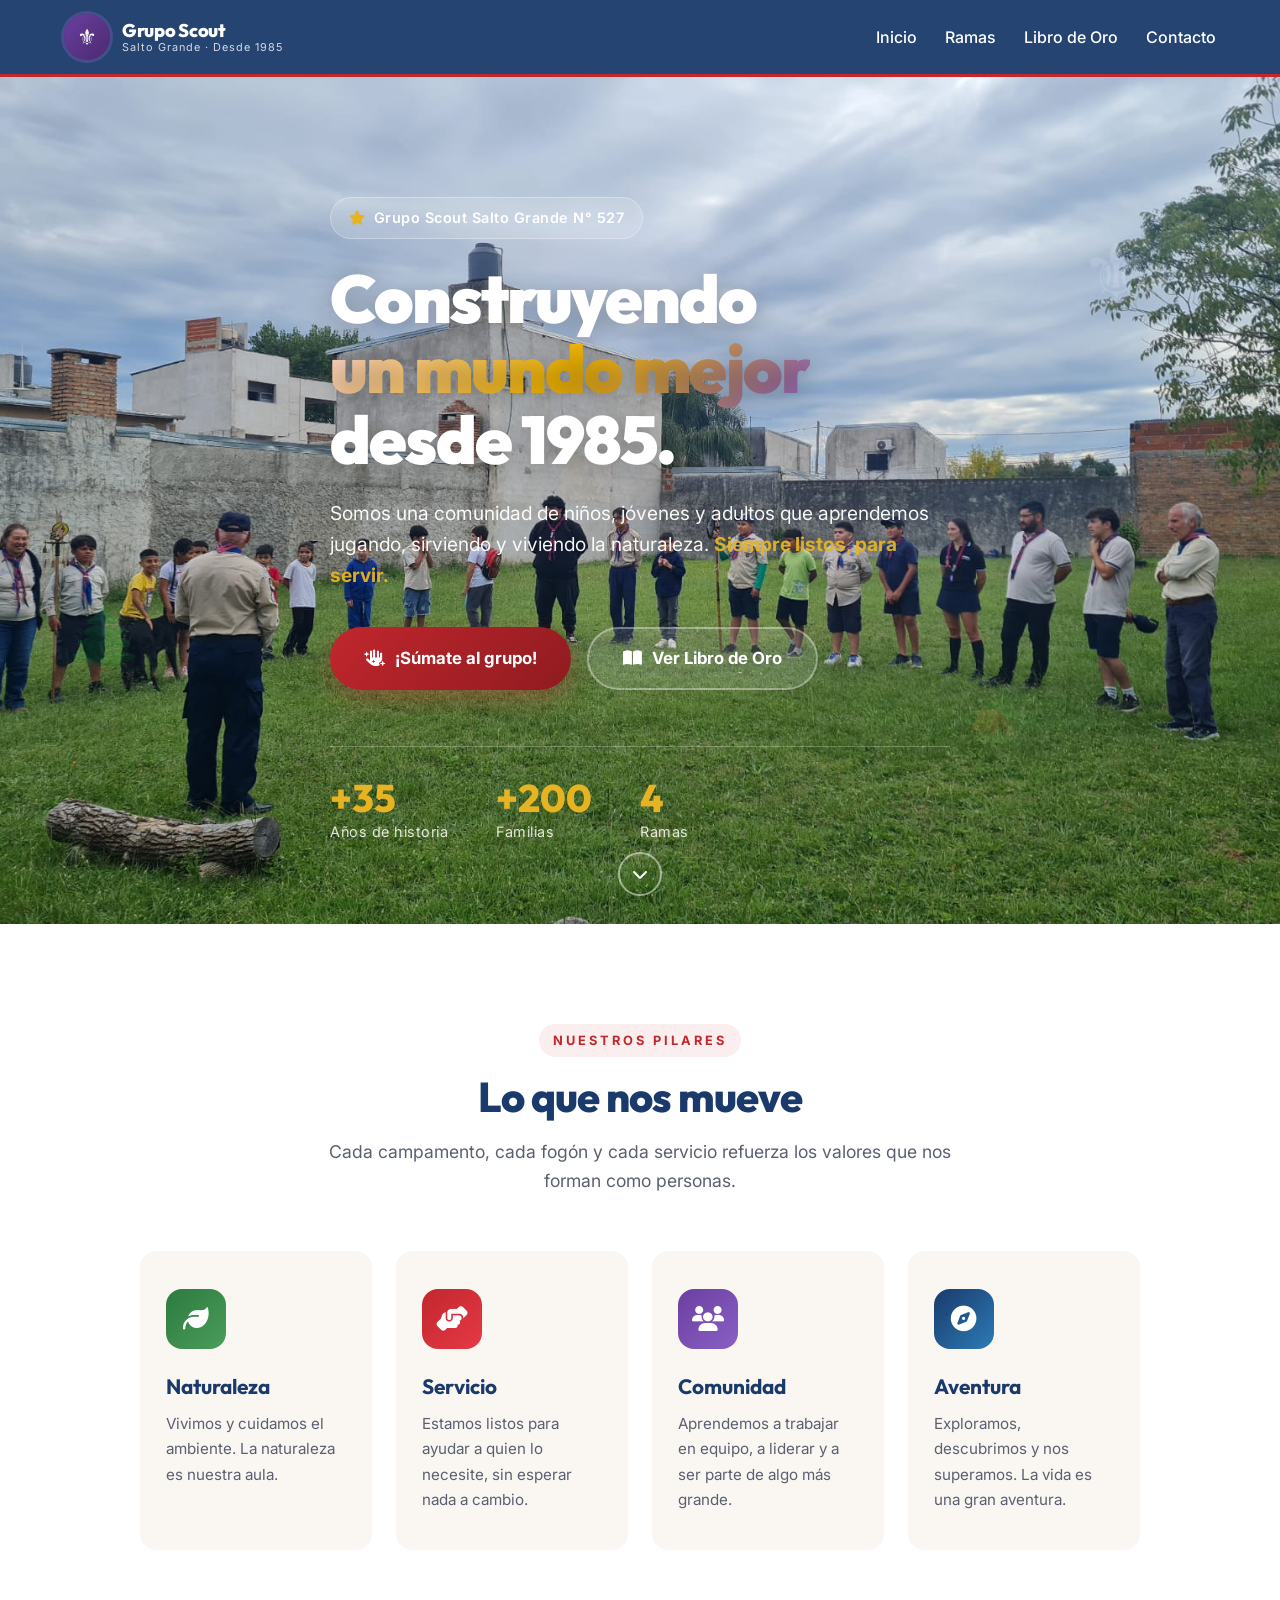
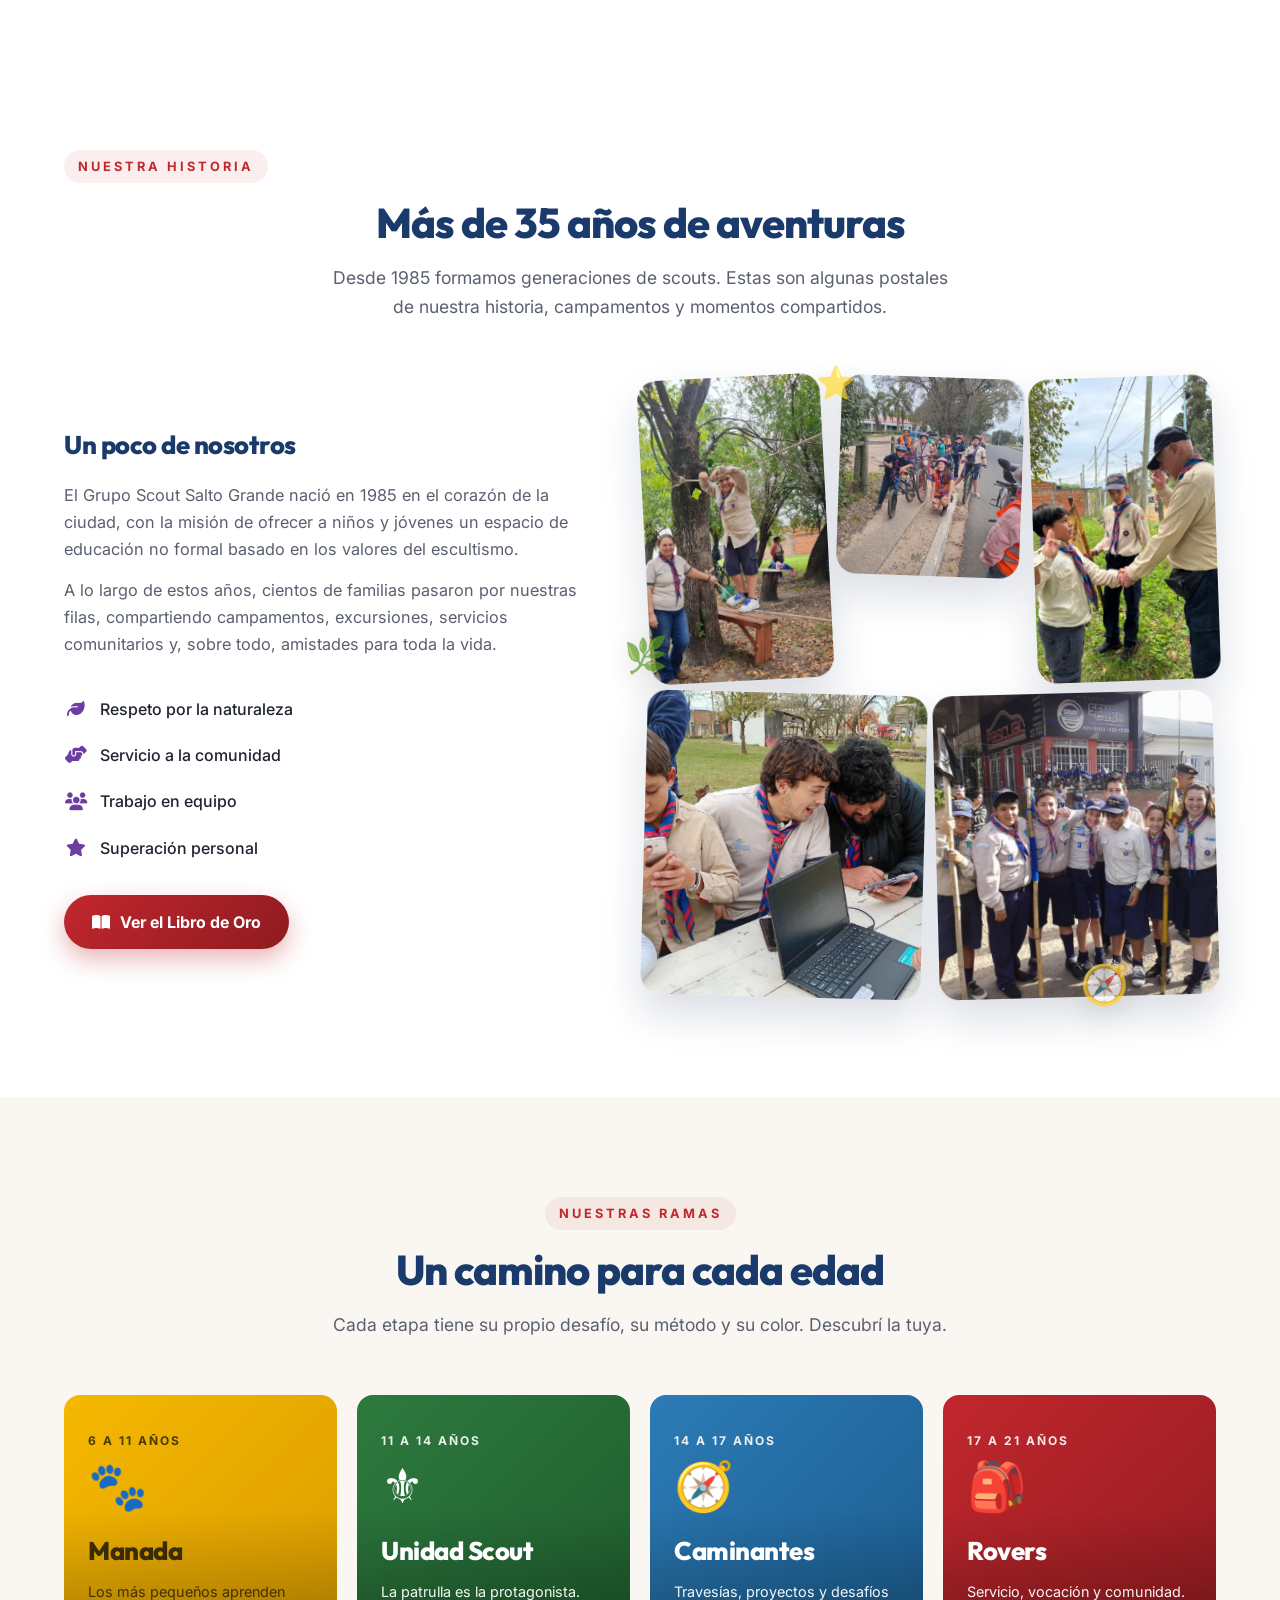
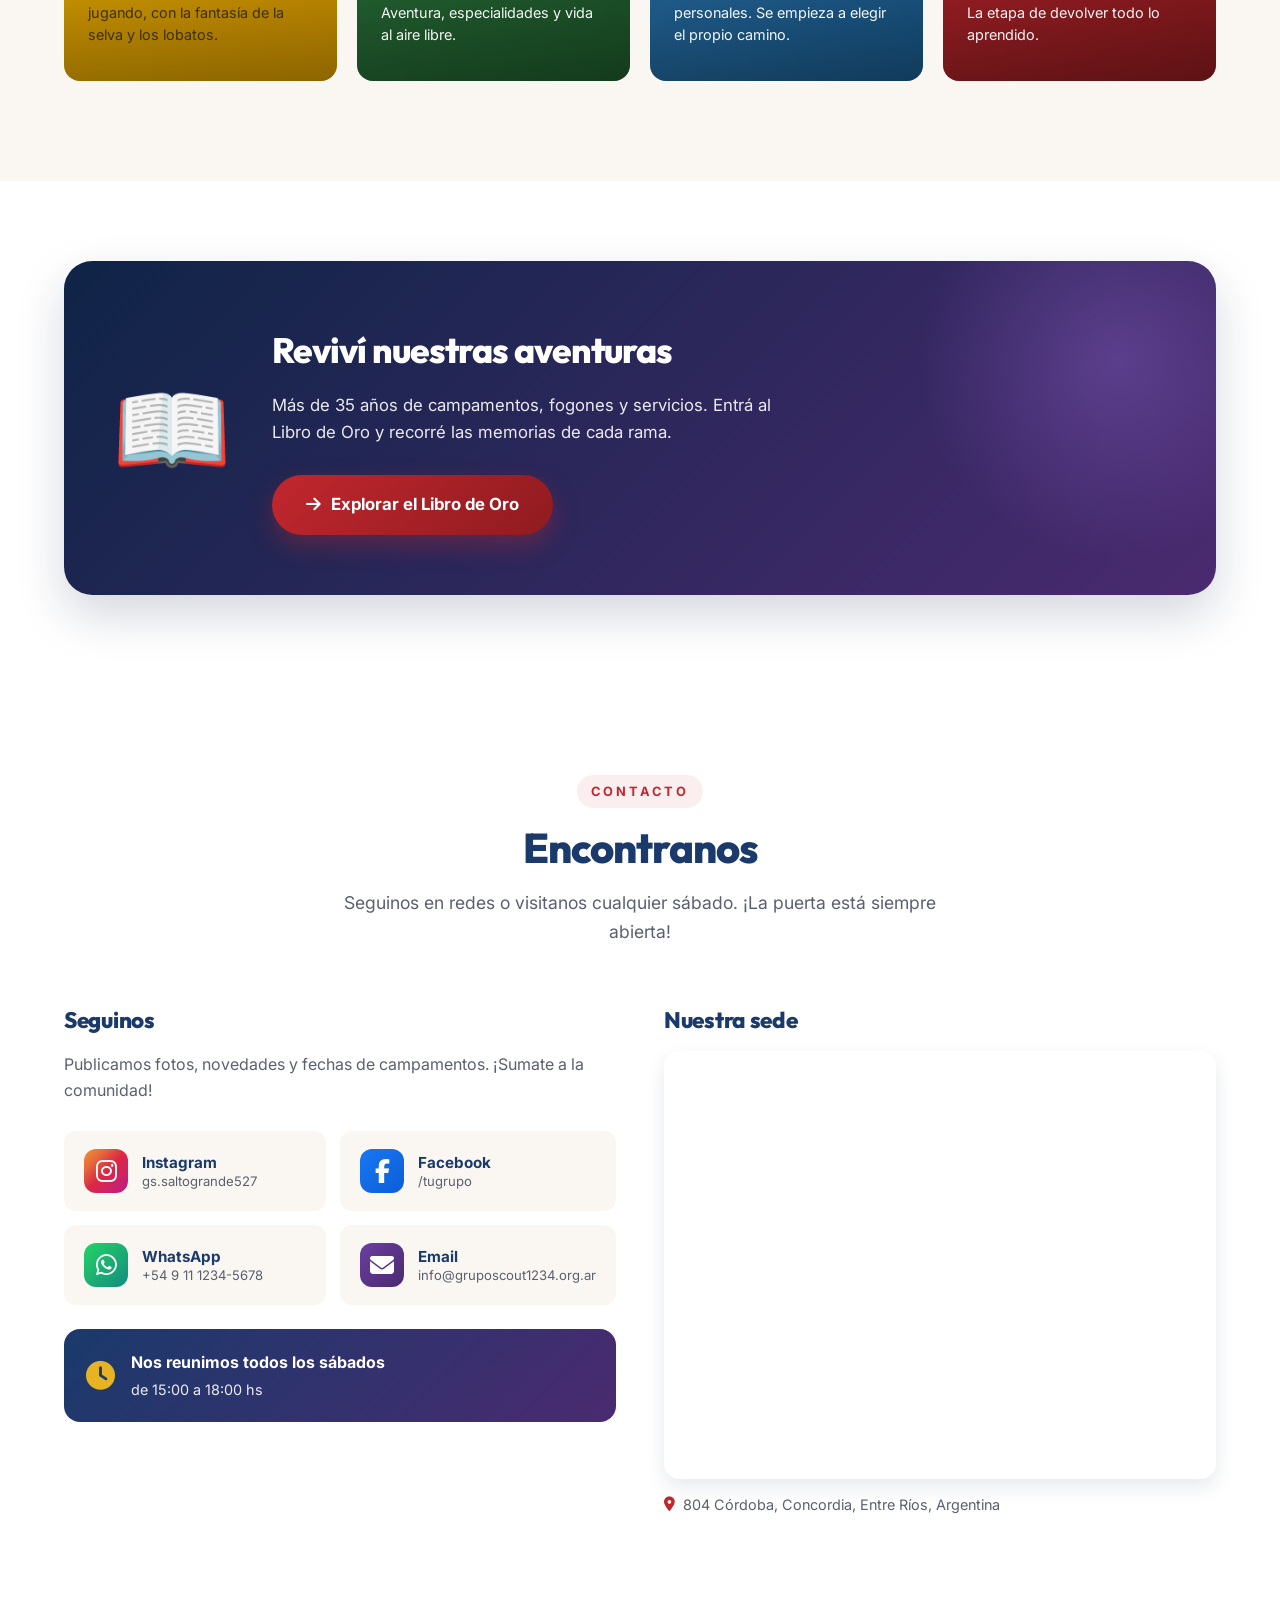
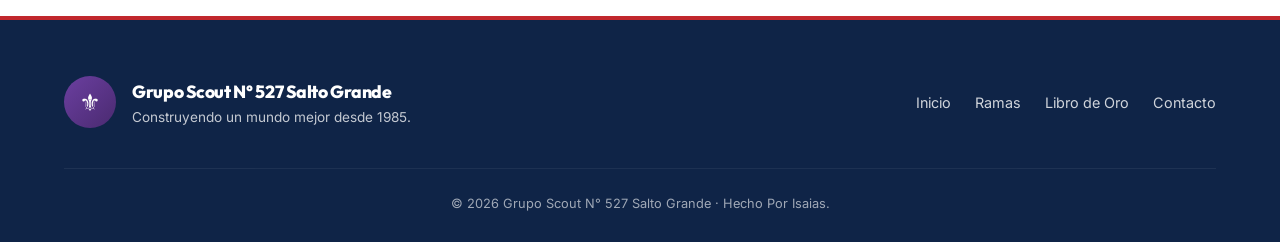
==== index.html @ 2d0c906e "Primer commit: subiendo mi proyecto" ====
<!DOCTYPE html>
<html lang="es">
<head>
  <meta charset="UTF-8">
  <meta name="viewport" content="width=device-width, initial-scale=1.0">
  <meta name="description" content="Grupo Scout Salto Grande · Construyendo un mundo mejor desde 1985.">
  <title>Grupo Scout · Salto Grande</title>

  <link rel="preconnect" href="https://fonts.googleapis.com">
  <link rel="preconnect" href="https://fonts.gstatic.com" crossorigin>
  <link href="https://fonts.googleapis.com/css2?family=Inter:wght@400;500;600;700;800;900&family=Outfit:wght@600;700;800;900&display=swap" rel="stylesheet">
  <link rel="stylesheet" href="https://cdnjs.cloudflare.com/ajax/libs/font-awesome/6.5.0/css/all.min.css">

  <link rel="stylesheet" href="css/variables.css">
  <link rel="stylesheet" href="css/base.css">
  <link rel="stylesheet" href="css/navbar.css">
  <link rel="stylesheet" href="css/hero.css">
  <link rel="stylesheet" href="css/landing.css">
  <link rel="stylesheet" href="css/contacto.css">
  <link rel="stylesheet" href="css/footer.css">
  <link rel="stylesheet" href="css/responsive.css">
  <link rel="stylesheet" href="css/historia.css">
  <link rel="stylesheet" href="css/modal.css">
</head>
<body>

  <!-- ===== NAVBAR ===== -->
  <nav class="navbar" id="navbar">
    <div class="container navbar__container">
      <a href="index.html" class="navbar__logo">
        <div class="navbar__logo-img">⚜️</div>
        <div class="navbar__logo-text">
          Grupo Scout
          <span>Salto Grande · Desde 1985</span>
        </div>
      </a>

      <button class="navbar__toggle" id="menuToggle" aria-label="Abrir menú">
        <i class="fas fa-bars"></i>
      </button>

      <ul class="navbar__menu" id="navMenu">
        <li><a href="#inicio">Inicio</a></li>
        <li><a href="#ramas">Ramas</a></li>
        <li><a href="libro-de-oro.html">Libro de Oro</a></li>
        <li><a href="#contacto">Contacto</a></li>
      </ul>
    </div>
  </nav>

  <!-- ===== HERO MODERNO ===== -->
  <header class="hero" id="inicio">
    <!-- Fondo con imagen + gradiente superpuesto -->
    <div class="hero__bg"></div>
    <div class="hero__overlay"></div>

    <!-- Elementos decorativos flotantes -->
    <div class="hero__deco hero__deco--1">⚜️</div>
    <div class="hero__deco hero__deco--2">🏕️</div>
    <div class="hero__deco hero__deco--3">🌲</div>

    <div class="container hero__container">
      <div class="hero__content">
        <span class="hero__badge">
          <i class="fas fa-star"></i> Grupo Scout Salto Grande N° 527
        </span>

        <h1 class="hero__title">
          Construyendo<br>
          <span class="hero__title-gradient">un mundo mejor</span><br>
          desde 1985.
        </h1>

        <p class="hero__subtitle">
          Somos una comunidad de niños, jóvenes y adultos que aprendemos jugando,
          sirviendo y viviendo la naturaleza. <strong>Siempre listos, para servir.</strong>
        </p>

        <div class="hero__buttons">
          <a href="#contacto" class="btn btn--primary btn--lg">
            <i class="fas fa-hand-sparkles"></i> ¡Súmate al grupo!
          </a>
          <a href="libro-de-oro.html" class="btn btn--ghost btn--lg">
            <i class="fas fa-book-open"></i> Ver Libro de Oro
          </a>
        </div>

        <!-- Stats rápidas -->
        <div class="hero__stats">
          <div class="hero__stat">
            <strong>+35</strong>
            <span>Años de historia</span>
          </div>
          <div class="hero__stat">
            <strong>+200</strong>
            <span>Familias</span>
          </div>
          <div class="hero__stat">
            <strong>4</strong>
            <span>Ramas</span>
          </div>
        </div>
      </div>
    </div>

    <!-- Flecha indicadora de scroll -->
    <a href="#valores" class="hero__scroll" aria-label="Bajar">
      <i class="fas fa-chevron-down"></i>
    </a>
  </header>

  <!-- ===== VALORES ===== -->
  <section class="valores-section" id="valores">
    <div class="container">
      <span class="section-eyebrow">Nuestros pilares</span>
      <h2 class="section-title">Lo que nos mueve</h2>
      <p class="section-subtitle">
        Cada campamento, cada fogón y cada servicio refuerza los valores que nos forman como personas.
      </p>

      <div class="valores-grid reveal">
        <article class="valor-card">
          <div class="valor-card__icon valor-card__icon--verde">
            <i class="fas fa-leaf"></i>
          </div>
          <h3>Naturaleza</h3>
          <p>Vivimos y cuidamos el ambiente. La naturaleza es nuestra aula.</p>
        </article>

        <article class="valor-card">
          <div class="valor-card__icon valor-card__icon--rojo">
            <i class="fas fa-hands-helping"></i>
          </div>
          <h3>Servicio</h3>
          <p>Estamos listos para ayudar a quien lo necesite, sin esperar nada a cambio.</p>
        </article>

        <article class="valor-card">
          <div class="valor-card__icon valor-card__icon--violeta">
            <i class="fas fa-users"></i>
          </div>
          <h3>Comunidad</h3>
          <p>Aprendemos a trabajar en equipo, a liderar y a ser parte de algo más grande.</p>
        </article>

        <article class="valor-card">
          <div class="valor-card__icon valor-card__icon--azul">
            <i class="fas fa-compass"></i>
          </div>
          <h3>Aventura</h3>
          <p>Exploramos, descubrimos y nos superamos. La vida es una gran aventura.</p>
        </article>
      </div>
    </div>
  </section>
<!-- ===== HISTORIA + COLLAGE ===== -->
<section class="historia" id="historia">
  <div class="container">
    <span class="section-eyebrow">Nuestra historia</span>
    <h2 class="section-title">Más de 35 años de aventuras</h2>
    <p class="section-subtitle">
      Desde 1985 formamos generaciones de scouts. Estas son algunas postales
      de nuestra historia, campamentos y momentos compartidos.
    </p>

    <div class="historia__grid">
      <!-- Columna izquierda: texto -->
      <div class="historia__texto reveal">
        <h3>Un poco de nosotros</h3>
        <p>
          El Grupo Scout Salto Grande nació en 1985 en el corazón de la ciudad, con la
          misión de ofrecer a niños y jóvenes un espacio de educación no formal
          basado en los valores del escultismo.
        </p>
        <p>
          A lo largo de estos años, cientos de familias pasaron por nuestras filas,
          compartiendo campamentos, excursiones, servicios comunitarios y, sobre
          todo, amistades para toda la vida.
        </p>

        <ul class="valores-lista">
          <li><i class="fas fa-leaf"></i> Respeto por la naturaleza</li>
          <li><i class="fas fa-hands-helping"></i> Servicio a la comunidad</li>
          <li><i class="fas fa-users"></i> Trabajo en equipo</li>
          <li><i class="fas fa-star"></i> Superación personal</li>
        </ul>

        <a href="libro-de-oro.html" class="btn btn--primary" style="margin-top: 24px;">
          <i class="fas fa-book-open"></i> Ver el Libro de Oro
        </a>
      </div>

      <!-- Columna derecha: collage flotante -->
      <div class="collage reveal">
        <div class="collage__item collage__item--1">
          <img src="img/carrusel/1.jpeg" alt="Puente Mono">
          <span class="collage__caption">Punte Mono</span>
        </div>

        <div class="collage__item collage__item--2">
          <img src="img/carrusel/2.jpeg" alt="Bicicletada">
          <span class="collage__caption">Bicicleteada</span>
        </div>

        <div class="collage__item collage__item--3">
          <img src="img/carrusel/3.jpeg" alt="Pase">
          <span class="collage__caption">Pase Scout</span>
        </div>

        <div class="collage__item collage__item--4">
          <img src="img/carrusel/5.jpeg" alt="Taller de Edicion de videos">
          <span class="collage__caption">Taller de Edición de Videos</span>
        </div>

        <div class="collage__item collage__item--5">
          <img src="img/carrusel/6.jpeg" alt="Desfile de 9 de Julio">
          <span class="collage__caption">Desfile de 9 de Julio</span>
        </div>

        <!-- Elementos decorativos flotantes -->
        <div class="collage__deco collage__deco--star">⭐</div>
        <div class="collage__deco collage__deco--compass">🧭</div>
        <div class="collage__deco collage__deco--leaf">🌿</div>
      </div>
    </div>
  </div>
</section>

  <!-- ===== RAMAS ===== -->
  <section class="ramas-section" id="ramas">
    <div class="container">
      <span class="section-eyebrow">Nuestras ramas</span>
      <h2 class="section-title">Un camino para cada edad</h2>
      <p class="section-subtitle">
        Cada etapa tiene su propio desafío, su método y su color. Descubrí la tuya.
      </p>

      <div class="ramas-grid reveal">
        <article class="rama-card rama-card--manada">
          <div class="rama-card__edad">6 a 11 años</div>
          <div class="rama-card__emoji">🐾</div>
          <h3>Manada</h3>
          <p>Los más pequeños aprenden jugando, con la fantasía de la selva y los lobatos.</p>
        </article>

        <article class="rama-card rama-card--unidad">
          <div class="rama-card__edad">11 a 14 años</div>
          <div class="rama-card__emoji">⚜️</div>
          <h3>Unidad Scout</h3>
          <p>La patrulla es la protagonista. Aventura, especialidades y vida al aire libre.</p>
        </article>

        <article class="rama-card rama-card--caminantes">
          <div class="rama-card__edad">14 a 17 años</div>
          <div class="rama-card__emoji">🧭</div>
          <h3>Caminantes</h3>
          <p>Travesías, proyectos y desafíos personales. Se empieza a elegir el propio camino.</p>
        </article>

        <article class="rama-card rama-card--rovers">
          <div class="rama-card__edad">17 a 21 años</div>
          <div class="rama-card__emoji">🎒</div>
          <h3>Rovers</h3>
          <p>Servicio, vocación y comunidad. La etapa de devolver todo lo aprendido.</p>
        </article>
      </div>
    </div>
  </section>

  <!-- ===== CTA LIBRO DE ORO ===== -->
  <section class="cta-libro">
    <div class="container">
      <div class="cta-libro__box reveal">
        <div class="cta-libro__deco">📖</div>
        <div class="cta-libro__content">
          <h2>Reviví nuestras aventuras</h2>
          <p>
            Más de 35 años de campamentos, fogones y servicios. Entrá al Libro de Oro
            y recorré las memorias de cada rama.
          </p>
          <a href="libro-de-oro.html" class="btn btn--primary btn--lg">
            <i class="fas fa-arrow-right"></i> Explorar el Libro de Oro
          </a>
        </div>
      </div>
    </div>
  </section>

  <!-- ===== CONTACTO (solo redes + mapa) ===== -->
  <section class="contacto" id="contacto">
    <div class="container">
      <span class="section-eyebrow">Contacto</span>
      <h2 class="section-title">Encontranos</h2>
      <p class="section-subtitle">
        Seguinos en redes o visitanos cualquier sábado. ¡La puerta está siempre abierta!
      </p>

      <div class="contacto__grid">
        <!-- Redes + info -->
        <div class="contacto__info">
          <h3>Seguinos</h3>
          <p class="contacto__lead">
            Publicamos fotos, novedades y fechas de campamentos. ¡Sumate a la comunidad!
          </p>

          <div class="redes-grid">
            <a href="https://www.instagram.com/gs.saltogrande527/" target="_blank" rel="noopener" class="red-card red-card--ig">
              <i class="fab fa-instagram"></i>
              <div>
                <strong>Instagram</strong>
                <span>gs.saltogrande527</span>
              </div>
            </a>

            <a href="https://facebook.com/tugrupo" target="_blank" rel="noopener" class="red-card red-card--fb">
              <i class="fab fa-facebook-f"></i>
              <div>
                <strong>Facebook</strong>
                <span>/tugrupo</span>
              </div>
            </a>

            <a href="https://wa.me/5491112345678" target="_blank" rel="noopener" class="red-card red-card--wa">
              <i class="fab fa-whatsapp"></i>
              <div>
                <strong>WhatsApp</strong>
                <span>+54 9 11 1234-5678</span>
              </div>
            </a>

            <a href="mailto:info@gruposcout1234.org.ar" class="red-card red-card--mail">
              <i class="fas fa-envelope"></i>
              <div>
                <strong>Email</strong>
                <span>info@gruposcout1234.org.ar</span>
              </div>
            </a>
          </div>

          <div class="contacto__horario">
            <i class="fas fa-clock"></i>
            <div>
              <strong>Nos reunimos todos los sábados</strong>
              <span>de 15:00 a 18:00 hs</span>
            </div>
          </div>
        </div>

        <!-- Mapa -->
        <div class="contacto__mapa">
          <h3>Nuestra sede</h3>
          <div class="mapa">
            <iframe 
            src="https://www.google.com/maps/embed?pb=!1m18!1m12!1m3!1d212.9113041704271!2d-58.02957165354718!3d-31.370543371772015!2m3!1f0!2f0!3f0!3m2!1i1024!2i768!4f13.1!3m3!1m2!1s0x95ade93587cf43a1%3A0x526fcb2664f45c2e!2sGrupo%20Scout%20527%20Salto%20Grande-%20Scouts%20de%20Argentina%20AC!5e0!3m2!1ses-419!2sar!4v1791901367403!5m2!1ses-419!2sar" width="600" height="450" style="border:0;" allowfullscreen="" loading="lazy" referrerpolicy="strict-origin-when-cross-origin">
            </iframe>
          </div>
          <p class="mapa__direccion">
            <i class="fas fa-map-marker-alt"></i> 804 Córdoba, Concordia, Entre Ríos, Argentina
          </p>
        </div>
      </div>
    </div>
  </section>

  <!-- ===== FOOTER ===== -->
  <footer class="footer">
    <div class="container footer__container">
      <div class="footer__brand">
        <div class="footer__logo">⚜️</div>
        <div>
          <strong>Grupo Scout N° 527 Salto Grande</strong>
          <p>Construyendo un mundo mejor desde 1985.</p>
        </div>
      </div>

      <ul class="footer__links">
        <li><a href="#inicio">Inicio</a></li>
        <li><a href="#ramas">Ramas</a></li>
        <li><a href="libro-de-oro.html">Libro de Oro</a></li>
        <li><a href="#contacto">Contacto</a></li>
      </ul>

      <p class="footer__copy">© 2026 Grupo Scout N° 527 Salto Grande · Hecho Por Isaias.</p>
    </div>
  </footer>

  <script src="js/navbar.js"></script>
  <script src="js/animaciones.js"></script>
</body>
</html>
---- css/variables.css ----
:root {
  /* Institucionales */
  --azul:        #1a3a6b;
  --azul-claro:  #2c5282;
  --azul-oscuro: #0f2447;
  --rojo:        #c1272d;
  --rojo-oscuro: #8f1b20;
  --rojo-claro:  #e63946;
  --violeta:        #6b3fa0;
  --violeta-claro:  #8a5fc4;
  --violeta-oscuro: #4a2a70;

  /* Ramas */
  --manada:     #f5b800;
  --unidad:     #2d7a3e;
  --caminantes: #2c7bb6;
  --rovers:     #c1272d;

  /* Neutros */
  --crema:      #faf7f2;
  --beige:      #f5efe6;
  --blanco:     #ffffff;
  --gris-claro: #e8e4dd;
  --gris:       #888888;
  --texto:      #1f2430;
  --texto-soft: #5a6070;

  --dorado:     #e6b422;

  /* Sombras */
  --sombra-sm: 0 2px 8px rgba(15, 36, 71, 0.06);
  --sombra:    0 8px 20px rgba(15, 36, 71, 0.10);
  --sombra-lg: 0 20px 48px rgba(15, 36, 71, 0.18);

  /* Layout */
  --radio:       16px;
  --radio-sm:    12px;
  --radio-full:  999px;
  --container:   1200px;
  --transicion:  all 0.3s ease;

  /* Fuentes */
  --font-body:    'Inter', system-ui, sans-serif;
  --font-display: 'Outfit', 'Inter', sans-serif;
}
---- css/base.css ----
* { margin: 0; padding: 0; box-sizing: border-box; }
html { scroll-behavior: smooth; }

body {
  font-family: var(--font-body);
  background-color: var(--crema);
  color: var(--texto);
  line-height: 1.65;
  -webkit-font-smoothing: antialiased;
  overflow-x: hidden;
}

img { max-width: 100%; display: block; }
a { text-decoration: none; color: inherit; }
ul { list-style: none; }

.container {
  max-width: var(--container);
  margin: 0 auto;
  padding: 0 24px;
}

/* ===== Títulos de sección ===== */
.section-eyebrow {
  display: inline-block;
  font-size: 0.8rem;
  font-weight: 700;
  letter-spacing: 3px;
  text-transform: uppercase;
  color: var(--rojo);
  background: rgba(193, 39, 45, 0.08);
  padding: 6px 14px;
  border-radius: var(--radio-full);
  margin-bottom: 16px;
}

.section-title {
  font-family: var(--font-display);
  font-size: 2.6rem;
  font-weight: 800;
  color: var(--azul);
  text-align: center;
  margin-bottom: 16px;
  letter-spacing: -1px;
  line-height: 1.15;
}

.section-subtitle {
  text-align: center;
  max-width: 640px;
  margin: 0 auto 56px;
  color: var(--texto-soft);
  font-size: 1.1rem;
}

/* ===== Botones ===== */
.btn {
  display: inline-flex;
  align-items: center;
  justify-content: center;
  gap: 10px;
  padding: 14px 28px;
  border-radius: var(--radio-full);
  font-weight: 700;
  font-size: 1rem;
  cursor: pointer;
  border: none;
  transition: var(--transicion);
  text-align: center;
  font-family: inherit;
}

.btn--lg { padding: 16px 34px; font-size: 1.05rem; }

.btn--primary {
  background: linear-gradient(135deg, var(--rojo), var(--rojo-oscuro));
  color: var(--blanco);
  box-shadow: 0 10px 24px rgba(193, 39, 45, 0.35);
}

.btn--primary:hover {
  transform: translateY(-3px);
  box-shadow: 0 16px 32px rgba(193, 39, 45, 0.45);
}

.btn--ghost {
  background: rgba(255, 255, 255, 0.12);
  color: var(--blanco);
  border: 2px solid rgba(255, 255, 255, 0.35);
  backdrop-filter: blur(6px);
}

.btn--ghost:hover {
  background: var(--blanco);
  color: var(--azul);
  border-color: var(--blanco);
}

.btn--full { width: 100%; }

/* ===== Animación Reveal ===== */
.reveal {
  opacity: 0;
  transform: translateY(40px);
  transition: opacity 0.7s ease, transform 0.7s ease;
}
.reveal.visible {
  opacity: 1;
  transform: translateY(0);
}
---- css/navbar.css ----
.navbar {
  position: sticky;
  top: 0;
  z-index: 1000;
  background: rgba(26, 58, 107, 0.95);
  backdrop-filter: blur(10px);
  -webkit-backdrop-filter: blur(10px);
  padding: 14px 0;
  transition: var(--transicion);
  border-bottom: 3px solid var(--rojo);
}

.navbar.scrolled {
  padding: 8px 0;
  box-shadow: 0 8px 24px rgba(15, 36, 71, 0.25);
}

.navbar__container {
  display: flex;
  align-items: center;
  justify-content: space-between;
}

.navbar__logo {
  display: flex;
  align-items: center;
  gap: 12px;
  color: var(--blanco);
}

.navbar__logo-img {
  width: 46px;
  height: 46px;
  border-radius: 50%;
  background: linear-gradient(135deg, var(--violeta), var(--violeta-oscuro));
  color: var(--blanco);
  display: flex;
  align-items: center;
  justify-content: center;
  font-size: 1.4rem;
  box-shadow: 0 0 0 3px rgba(138, 95, 196, 0.35);
}

.navbar__logo-text {
  font-family: var(--font-display);
  font-weight: 800;
  font-size: 1.15rem;
  line-height: 1.15;
  letter-spacing: -0.3px;
}

.navbar__logo-text span {
  display: block;
  font-family: var(--font-body);
  font-size: 0.68rem;
  font-weight: 400;
  opacity: 0.8;
  letter-spacing: 1px;
}

.navbar__menu {
  display: flex;
  gap: 28px;
  align-items: center;
}

.navbar__menu a {
  color: var(--blanco);
  font-weight: 500;
  position: relative;
  padding: 6px 0;
  transition: var(--transicion);
}

.navbar__menu a::after {
  content: '';
  position: absolute;
  left: 0;
  bottom: 0;
  width: 0;
  height: 2px;
  background: var(--rojo-claro);
  transition: var(--transicion);
}

.navbar__menu a:hover,
.navbar__menu a.active {
  color: #ffd6d8;
}

.navbar__menu a:hover::after,
.navbar__menu a.active::after {
  width: 100%;
}

.navbar__toggle {
  display: none;
  background: none;
  border: none;
  color: var(--blanco);
  font-size: 1.8rem;
  cursor: pointer;
}
---- css/hero.css ----
/* ===== HERO MODERNO ===== */
.hero {
  position: relative;
  min-height: 92vh;
  display: flex;
  align-items: center;
  color: var(--blanco);
  overflow: hidden;
  padding: 120px 0 80px;
}

/* Imagen de fondo — Foto del grupo en formación */
.hero__bg {
  position: absolute;
  inset: 0;
  background-image: url('../img/hero/formacion.jpeg');  
  background-size: cover;
  background-position: center 30%;   /* ajustá el 30% para encuadrar mejor */
  background-repeat: no-repeat;
  transform: scale(1.05);
  animation: heroZoom 20s ease-in-out infinite alternate;
  /* Fallback por si la imagen no carga */
  background-color: var(--azul-oscuro);
}

@keyframes heroZoom {
  from { transform: scale(1.05); }
  to   { transform: scale(1.15); }
}


.hero__overlay {
  position: absolute;
  inset: 0;
.hero__overlay {
  background: linear-gradient(
    180deg,
    rgba(15, 36, 71, 0.75) 0%,
    rgba(15, 36, 71, 0.55) 40%,
    rgba(15, 36, 71, 0.85) 100%
  );
}
  /* Capa extra oscura para asegurar contraste */
  background-blend-mode: multiply;
}

/* Elementos decorativos flotantes */
.hero__deco {
  position: absolute;
  font-size: 3rem;
  opacity: 0.15;
  animation: float 6s ease-in-out infinite;
  pointer-events: none;
}

.hero__deco--1 { top: 15%; right: 10%; animation-delay: 0s;   font-size: 5rem; }
.hero__deco--2 { bottom: 20%; right: 20%; animation-delay: 1.5s; }
.hero__deco--3 { top: 60%; left: 5%; animation-delay: 3s; font-size: 4rem; }

@keyframes float {
  0%, 100% { transform: translateY(0) rotate(0deg); }
  50%      { transform: translateY(-20px) rotate(8deg); }
}

.hero__container { position: relative; z-index: 2; }

.hero__content {
  max-width: 780px;
  animation: heroFadeUp 0.9s ease both;
}

@keyframes heroFadeUp {
  from { opacity: 0; transform: translateY(40px); }
  to   { opacity: 1; transform: translateY(0); }
}

.hero__badge {
  display: inline-flex;
  align-items: center;
  gap: 8px;
  padding: 8px 18px;
  background: rgba(255, 255, 255, 0.15);
  border: 1px solid rgba(255, 255, 255, 0.3);
  border-radius: var(--radio-full);
  backdrop-filter: blur(6px);
  font-size: 0.9rem;
  font-weight: 600;
  letter-spacing: 0.5px;
  margin-bottom: 24px;
}

.hero__badge i { color: var(--dorado); }

.hero__title {
  font-family: var(--font-display);
  font-size: clamp(2.4rem, 5.5vw, 4.2rem);
  font-weight: 900;
  line-height: 1.05;
  letter-spacing: -2px;
  margin-bottom: 24px;
  text-shadow: 0 4px 24px rgba(0, 0, 0, 0.25);
}

.hero__title-gradient {
  background: linear-gradient(135deg, #ffd6d8, #f5b800, #8a5fc4);
  -webkit-background-clip: text;
  background-clip: text;
  -webkit-text-fill-color: transparent;
  color: transparent;
}

.hero__subtitle {
  font-size: 1.2rem;
  max-width: 620px;
  margin-bottom: 36px;
  opacity: 0.95;
  line-height: 1.6;
}

.hero__subtitle strong {
  color: var(--dorado);
  font-weight: 700;
}

.hero__buttons {
  display: flex;
  gap: 16px;
  flex-wrap: wrap;
  margin-bottom: 56px;
}

/* Stats del hero */
.hero__stats {
  display: flex;
  gap: 48px;
  flex-wrap: wrap;
  padding-top: 32px;
  border-top: 1px solid rgba(255, 255, 255, 0.25);
}

.hero__stat strong {
  display: block;
  font-family: var(--font-display);
  font-size: 2.4rem;
  font-weight: 800;
  line-height: 1;
  color: var(--dorado);
}

.hero__stat span {
  font-size: 0.9rem;
  opacity: 0.85;
  letter-spacing: 0.5px;
}

/* Flecha de scroll */
.hero__scroll {
  position: absolute;
  bottom: 28px;
  left: 50%;
  transform: translateX(-50%);
  width: 44px;
  height: 44px;
  border-radius: 50%;
  border: 2px solid rgba(255, 255, 255, 0.5);
  color: var(--blanco);
  display: flex;
  align-items: center;
  justify-content: center;
  animation: bounce 2s infinite;
  z-index: 2;
}

.hero__scroll:hover {
  background: var(--rojo);
  border-color: var(--rojo);
}

@keyframes bounce {
  0%, 100% { transform: translateX(-50%) translateY(0); }
  50%      { transform: translateX(-50%) translateY(8px); }
}
---- css/landing.css ----
.valores-section {
  padding: 100px 0;
  background: var(--blanco);
  text-align: center;
}

.valores-grid {
  display: grid;
  grid-template-columns: repeat(auto-fit, minmax(220px, 1fr));
  gap: 24px;
  max-width: 1000px;
  margin: 0 auto;
}

.valor-card {
  background: var(--crema);
  padding: 36px 24px;
  border-radius: var(--radio);
  text-align: left;
  transition: var(--transicion);
  border: 2px solid transparent;
}

.valor-card:hover {
  transform: translateY(-8px);
  border-color: var(--violeta);
  box-shadow: var(--sombra-lg);
}

.valor-card__icon {
  width: 60px;
  height: 60px;
  border-radius: 16px;
  display: flex;
  align-items: center;
  justify-content: center;
  font-size: 1.6rem;
  color: var(--blanco);
  margin-bottom: 20px;
}

.valor-card__icon--verde   { background: linear-gradient(135deg, #2d7a3e, #4a9d5c); }
.valor-card__icon--rojo    { background: linear-gradient(135deg, #c1272d, #e63946); }
.valor-card__icon--violeta { background: linear-gradient(135deg, #6b3fa0, #8a5fc4); }
.valor-card__icon--azul    { background: linear-gradient(135deg, #1a3a6b, #2c7bb6); }

.valor-card h3 {
  font-family: var(--font-display);
  font-size: 1.3rem;
  color: var(--azul);
  margin-bottom: 8px;
}

.valor-card p {
  color: var(--texto-soft);
  font-size: 0.95rem;
}

/* ============================================================
   RAMAS
   ============================================================ */
.ramas-section {
  padding: 100px 0;
  background: var(--crema);
  text-align: center;
}

.ramas-grid {
  display: grid;
  grid-template-columns: repeat(auto-fit, minmax(220px, 1fr));
  gap: 20px;
}

.rama-card {
  padding: 36px 24px;
  border-radius: var(--radio);
  color: var(--blanco);
  text-align: left;
  position: relative;
  overflow: hidden;
  transition: var(--transicion);
  cursor: pointer;
  min-height: 240px;
  display: flex;
  flex-direction: column;
}

.rama-card::before {
  content: '';
  position: absolute;
  inset: 0;
  background: linear-gradient(180deg, transparent 40%, rgba(0, 0, 0, 0.35));
  z-index: 1;
}

.rama-card:hover {
  transform: translateY(-10px) scale(1.02);
  box-shadow: var(--sombra-lg);
}

.rama-card--manada     { background: linear-gradient(135deg, #f5b800, #d99a00); color: #3a2c00; }
.rama-card--unidad     { background: linear-gradient(135deg, #2d7a3e, #1e5a2c); }
.rama-card--caminantes { background: linear-gradient(135deg, #2c7bb6, #1a5a8c); }
.rama-card--rovers     { background: linear-gradient(135deg, #c1272d, #8f1b20); }

.rama-card__edad {
  position: relative;
  z-index: 2;
  font-size: 0.75rem;
  font-weight: 700;
  letter-spacing: 2px;
  text-transform: uppercase;
  opacity: 0.9;
  margin-bottom: 12px;
}

.rama-card__emoji {
  position: relative;
  z-index: 2;
  font-size: 3rem;
  margin-bottom: auto;
  line-height: 1;
}

.rama-card h3 {
  position: relative;
  z-index: 2;
  font-family: var(--font-display);
  font-size: 1.6rem;
  font-weight: 800;
  margin: 20px 0 8px;
  letter-spacing: -0.5px;
}

.rama-card p {
  position: relative;
  z-index: 2;
  font-size: 0.9rem;
  opacity: 0.95;
  line-height: 1.5;
}

.cta-libro {
  padding: 80px 0;
  background: var(--blanco);
}

.cta-libro__box {
  background: linear-gradient(135deg, var(--azul-oscuro), var(--violeta-oscuro));
  border-radius: 28px;
  padding: 60px 48px;
  display: flex;
  align-items: center;
  gap: 40px;
  color: var(--blanco);
  position: relative;
  overflow: hidden;
  box-shadow: var(--sombra-lg);
}

.cta-libro__box::before {
  content: '';
  position: absolute;
  width: 400px;
  height: 400px;
  border-radius: 50%;
  background: radial-gradient(circle, rgba(138, 95, 196, 0.4), transparent 70%);
  right: -100px;
  top: -100px;
}

.cta-libro__deco {
  font-size: 6rem;
  line-height: 1;
  flex-shrink: 0;
  position: relative;
  z-index: 1;
  animation: float 5s ease-in-out infinite;
}

.cta-libro__content {
  position: relative;
  z-index: 1;
}

.cta-libro__content h2 {
  font-family: var(--font-display);
  font-size: 2.2rem;
  font-weight: 800;
  margin-bottom: 12px;
  letter-spacing: -1px;
}

.cta-libro__content p {
  opacity: 0.9;
  font-size: 1.05rem;
  margin-bottom: 28px;
  max-width: 520px;
}
---- css/contacto.css ----
.contacto {
  padding: 100px 0;
  background: var(--blanco);
  text-align: center;
}

.contacto__grid {
  display: grid;
  grid-template-columns: 1fr 1fr;
  gap: 48px;
  align-items: start;
  text-align: left;
  margin-top: 16px;
}

.contacto__info h3,
.contacto__mapa h3 {
  font-family: var(--font-display);
  font-size: 1.4rem;
  font-weight: 800;
  color: var(--azul);
  margin-bottom: 12px;
  letter-spacing: -0.3px;
}

.contacto__lead {
  color: var(--texto-soft);
  margin-bottom: 28px;
}

/* --- Grid de redes --- */
.redes-grid {
  display: grid;
  grid-template-columns: 1fr 1fr;
  gap: 14px;
  margin-bottom: 24px;
}

.red-card {
  display: flex;
  align-items: center;
  gap: 14px;
  padding: 16px 18px;
  border-radius: var(--radio-sm);
  background: var(--crema);
  transition: var(--transicion);
  border: 2px solid transparent;
}

.red-card i {
  font-size: 1.5rem;
  width: 44px;
  height: 44px;
  border-radius: 12px;
  display: flex;
  align-items: center;
  justify-content: center;
  color: var(--blanco);
  flex-shrink: 0;
}

.red-card div { display: flex; flex-direction: column; line-height: 1.3; }
.red-card strong { font-weight: 700; font-size: 0.95rem; color: var(--azul); }
.red-card span { font-size: 0.82rem; color: var(--texto-soft); }

.red-card--ig i     { background: linear-gradient(135deg, #f09433, #e6683c, #dc2743, #cc2366, #bc1888); }
.red-card--fb i     { background: linear-gradient(135deg, #1877f2, #0b5ed7); }
.red-card--wa i     { background: linear-gradient(135deg, #25d366, #128c7e); }
.red-card--mail i   { background: linear-gradient(135deg, var(--violeta), var(--violeta-oscuro)); }

.red-card:hover {
  transform: translateY(-4px);
  border-color: var(--violeta);
  box-shadow: var(--sombra);
}

/* --- Horario --- */
.contacto__horario {
  display: flex;
  align-items: center;
  gap: 16px;
  padding: 20px 22px;
  border-radius: var(--radio);
  background: linear-gradient(135deg, var(--azul), var(--violeta-oscuro));
  color: var(--blanco);
}

.contacto__horario i {
  font-size: 1.8rem;
  color: var(--dorado);
}

.contacto__horario strong {
  display: block;
  font-weight: 700;
}

.contacto__horario span {
  font-size: 0.9rem;
  opacity: 0.9;
}

/* --- Mapa --- */
.mapa {
  border-radius: var(--radio);
  overflow: hidden;
  box-shadow: var(--sombra);
  min-height: 420px;
  border: 4px solid var(--blanco);
}

.mapa iframe {
  width: 100%;
  height: 100%;
  min-height: 420px;
  border: none;
  display: block;
}

.mapa__direccion {
  margin-top: 14px;
  font-size: 0.9rem;
  color: var(--texto-soft);
  display: flex;
  align-items: center;
  gap: 8px;
}

.mapa__direccion i { color: var(--rojo); }

/* Responsive */
@media (max-width: 900px) {
  .contacto__grid { grid-template-columns: 1fr; }
  .redes-grid { grid-template-columns: 1fr; }
}
---- css/footer.css ----
.footer {
  background: var(--azul-oscuro);
  color: var(--blanco);
  padding: 56px 0 28px;
  border-top: 4px solid var(--rojo);
}

.footer__container {
  display: grid;
  grid-template-columns: 1fr auto;
  gap: 32px;
  align-items: center;
}

.footer__brand {
  display: flex;
  align-items: center;
  gap: 16px;
}

.footer__logo {
  width: 52px;
  height: 52px;
  border-radius: 50%;
  background: linear-gradient(135deg, var(--violeta), var(--violeta-oscuro));
  display: flex;
  align-items: center;
  justify-content: center;
  font-size: 1.5rem;
  flex-shrink: 0;
}

.footer__brand strong {
  display: block;
  font-family: var(--font-display);
  font-weight: 800;
  font-size: 1.1rem;
  letter-spacing: -0.3px;
}

.footer__brand p {
  font-size: 0.85rem;
  opacity: 0.75;
}

.footer__links {
  display: flex;
  gap: 24px;
}

.footer__links a {
  font-size: 0.9rem;
  opacity: 0.8;
  transition: var(--transicion);
}

.footer__links a:hover {
  opacity: 1;
  color: var(--dorado);
}

.footer__copy {
  grid-column: 1 / -1;
  text-align: center;
  font-size: 0.8rem;
  opacity: 0.6;
  padding-top: 24px;
  border-top: 1px solid rgba(255, 255, 255, 0.1);
  margin-top: 8px;
}

@media (max-width: 768px) {
  .footer__container {
    grid-template-columns: 1fr;
    text-align: center;
  }
  .footer__brand { justify-content: center; }
  .footer__links { justify-content: center; flex-wrap: wrap; }
}
---- css/responsive.css ----
@media (max-width: 992px) {
  .section-title { font-size: 2rem; }
  .hero__title { letter-spacing: -1px; }
  .cta-libro__box {
    flex-direction: column;
    text-align: center;
    padding: 48px 32px;
  }
  .cta-libro__content p { margin-left: auto; margin-right: auto; }
  .hero__stats { gap: 28px; }
}

@media (max-width: 768px) {
  .navbar__toggle { display: block; }

  .navbar__menu {
    position: absolute;
    top: 100%;
    left: 0;
    right: 0;
    background: var(--azul-oscuro);
    flex-direction: column;
    padding: 24px;
    gap: 16px;
    display: none;
    box-shadow: 0 12px 24px rgba(0, 0, 0, 0.3);
    border-bottom: 3px solid var(--rojo);
  }
  .navbar__menu.abierto { display: flex; }

  .hero { min-height: auto; padding: 90px 0 70px; }
  .hero__deco { display: none; }
  .hero__title { font-size: 2.4rem; letter-spacing: -1px; }
  .hero__subtitle { font-size: 1.05rem; }
  .hero__stat strong { font-size: 1.8rem; }
  .hero__stats { gap: 20px; padding-top: 24px; }

  .valores-section,
  .ramas-section,
  .contacto { padding: 70px 0; }

  .section-title { font-size: 1.7rem; }
  .section-subtitle { font-size: 1rem; margin-bottom: 40px; }

  .libro-hero { padding: 40px 0 70px; }
  .libro-main { margin-top: -30px; padding-bottom: 70px; }

  .ramas-tabs {
    grid-template-columns: 1fr 1fr;
    padding: 10px;
  }
  .rama-btn { padding: 12px; }
  .rama-btn__emoji { font-size: 1.4rem; }
  .rama-btn__txt strong { font-size: 0.85rem; }

  .muro { grid-template-columns: 1fr; }
  .rama-header h2 { font-size: 1.6rem; }
}

@media (max-width: 480px) {
  .container { padding: 0 18px; }
  .hero__buttons { flex-direction: column; width: 100%; }
  .hero__buttons .btn { width: 100%; }
  .hero__title { font-size: 2rem; }
  .hero__stat strong { font-size: 1.5rem; }
  .hero__stat span { font-size: 0.8rem; }

  .ramas-tabs { grid-template-columns: 1fr; }

  .cta-libro__box { padding: 36px 24px; border-radius: 20px; }
  .cta-libro__content h2 { font-size: 1.6rem; }
  .cta-libro__deco { font-size: 4rem; }
}
---- css/historia.css ----
.historia {
  padding: 100px 0;
  background: var(--blanco);
  overflow: hidden;
}

.historia__grid {
  display: grid;
  grid-template-columns: 1fr 1.1fr;
  gap: 60px;
  align-items: center;
  margin-top: 16px;
}

.historia__texto h3 {
  font-family: var(--font-display);
  font-size: 1.6rem;
  font-weight: 800;
  color: var(--azul);
  margin-bottom: 16px;
  letter-spacing: -0.5px;
}

.historia__texto p {
  color: var(--texto-soft);
  margin-bottom: 14px;
  font-size: 1.02rem;
}

.valores-lista {
  margin-top: 28px;
}

.valores-lista li {
  display: flex;
  align-items: center;
  gap: 12px;
  padding: 10px 0;
  font-weight: 500;
}

.valores-lista i {
  color: var(--violeta);
  font-size: 1.1rem;
  width: 24px;
  text-align: center;
}

/* ============================================================
   COLLAGE FLOTANTE
   ============================================================ */

.collage {
  position: relative;
  height: 620px;
  /* Grilla invisible de 6x6 para ubicar las fotos */
  display: grid;
  grid-template-columns: repeat(6, 1fr);
  grid-template-rows: repeat(6, 1fr);
  gap: 12px;
}

/* --- Cada foto del collage --- */
.collage__item {
  position: relative;
  border-radius: 20px;
  overflow: hidden;
  box-shadow: 0 20px 40px rgba(15, 36, 71, 0.15);
  transition: transform 0.5s cubic-bezier(0.34, 1.56, 0.64, 1),
              box-shadow 0.4s ease;
  cursor: pointer;
  animation: collageFloat 6s ease-in-out infinite;
  will-change: transform;
}

/* Cada foto en una celda distinta del grid */
.collage__item--1 {
  grid-column: 1 / 3;
  grid-row: 1 / 4;
  animation-delay: 0s;
  rotate: -3deg;
}
.collage__item--2 {
  grid-column: 3 / 5;
  grid-row: 1 / 3;
  animation-delay: 0.6s;
  rotate: 2deg;
}
.collage__item--3 {
  grid-column: 5 / 7;
  grid-row: 1 / 4;
  animation-delay: 1.2s;
  rotate: -2deg;
}
.collage__item--4 {
  grid-column: 1 / 4;
  grid-row: 4 / 7;
  animation-delay: 1.8s;
  rotate: 1.5deg;
}
.collage__item--5 {
  grid-column: 4 / 7;
  grid-row: 4 / 7;
  animation-delay: 2.4s;
  rotate: -1.5deg;
}

/* Imagen dentro de cada celda */
.collage__item img {
  width: 100%;
  height: 100%;
  object-fit: cover;
  transition: transform 0.6s ease;
}

/* Zoom al pasar el mouse */
.collage__item:hover {
  z-index: 10;
  transform: scale(1.08) rotate(0deg);
  box-shadow: 0 30px 60px rgba(15, 36, 71, 0.3);
  animation-play-state: paused;
}

.collage__item:hover img {
  transform: scale(1.1);
}

/* --- Overlay con caption --- */
.collage__item::after {
  content: '';
  position: absolute;
  inset: 0;
  background: linear-gradient(180deg, transparent 50%, rgba(15, 36, 71, 0.75));
  opacity: 0;
  transition: opacity 0.3s ease;
  z-index: 1;
}

.collage__item:hover::after {
  opacity: 1;
}

.collage__caption {
  position: absolute;
  bottom: 16px;
  left: 16px;
  right: 16px;
  color: var(--blanco);
  font-size: 0.85rem;
  font-weight: 700;
  letter-spacing: 0.5px;
  opacity: 0;
  transform: translateY(10px);
  transition: all 0.3s ease 0.1s;
  z-index: 2;
  text-shadow: 0 2px 6px rgba(0, 0, 0, 0.5);
}

.collage__item:hover .collage__caption {
  opacity: 1;
  transform: translateY(0);
}

/* --- Decoraciones flotantes --- */
.collage__deco {
  position: absolute;
  font-size: 2.5rem;
  opacity: 0.7;
  pointer-events: none;
  animation: decoFloat 5s ease-in-out infinite;
  z-index: 5;
  filter: drop-shadow(0 8px 16px rgba(0, 0, 0, 0.15));
}

.collage__deco--star {
  top: -20px;
  left: 30%;
  animation-delay: 0.3s;
  font-size: 2rem;
}

.collage__deco--compass {
  bottom: -20px;
  right: 15%;
  animation-delay: 1.2s;
}

.collage__deco--leaf {
  top: 40%;
  left: -20px;
  animation-delay: 2s;
  font-size: 2.2rem;
}

/* --- Animaciones --- */
@keyframes collageFloat {
  0%, 100% { transform: translateY(0); }
  50%      { transform: translateY(-12px); }
}

@keyframes decoFloat {
  0%, 100% { transform: translateY(0) rotate(0deg); }
  50%      { transform: translateY(-15px) rotate(10deg); }
}

/* ============================================================
   RESPONSIVE COLLAGE
   ============================================================ */
@media (max-width: 992px) {
  .historia__grid {
    grid-template-columns: 1fr;
    gap: 48px;
  }

  .collage {
    height: 480px;
  }
}

@media (max-width: 600px) {
  .collage {
    height: 420px;
  }

  .collage__item--1 { grid-column: 1 / 4; grid-row: 1 / 4; }
  .collage__item--2 { grid-column: 4 / 7; grid-row: 1 / 3; }
  .collage__item--3 { grid-column: 4 / 7; grid-row: 3 / 5; }
  .collage__item--4 { grid-column: 1 / 4; grid-row: 4 / 6; }
  .collage__item--5 { grid-column: 4 / 7; grid-row: 5 / 7; }

  .collage__deco { display: none; }
}
---- css/modal.css ----
.modal-overlay {
  display: none;                                /* clave */
  position: fixed;
  inset: 0;
  background: rgba(15, 36, 71, 0.75);
  backdrop-filter: blur(4px);
  -webkit-backdrop-filter: blur(4px);
  z-index: 2000;
  align-items: center;
  justify-content: center;
  padding: 24px;
}

.modal-overlay.activo {
  display: flex;                                /* clave */
}

.modal {
  background: var(--blanco);
  border-radius: var(--radio);
  max-width: 800px;
  width: 100%;
  max-height: 90vh;
  overflow-y: auto;
  box-shadow: var(--sombra-lg);
  animation: modalIn 0.3s ease;
}

@keyframes modalIn {
  from { opacity: 0; transform: translateY(30px) scale(0.96); }
  to   { opacity: 1; transform: translateY(0)   scale(1); }
}

/* ------------------------------------------------------------
   3. HEADER DEL MODAL
   ------------------------------------------------------------ */
.modal__header {
  padding: 24px 24px 16px;
  border-bottom: 2px solid var(--beige);
  display: flex;
  justify-content: space-between;
  align-items: flex-start;
  gap: 16px;
  position: sticky;
  top: 0;
  background: var(--blanco);
  z-index: 1;
  border-radius: var(--radio) var(--radio) 0 0;
}

.modal__fecha {
  font-size: 0.85rem;
  font-weight: 700;
  color: var(--violeta);
  text-transform: uppercase;
  letter-spacing: 1px;
}

.modal__titulo {
  font-size: 1.5rem;
  font-weight: 800;
  color: var(--azul);
  margin-top: 4px;
}

.modal__close {
  width: 40px;
  height: 40px;
  border-radius: 50%;
  background: var(--beige);
  border: none;
  font-size: 1.4rem;
  cursor: pointer;
  color: var(--texto);
  transition: var(--transicion);
  display: flex;
  align-items: center;
  justify-content: center;
  flex-shrink: 0;
}

.modal__close:hover {
  background: var(--rojo);
  color: var(--blanco);
  transform: rotate(90deg);
}

/* ------------------------------------------------------------
   4. BODY DEL MODAL
   ------------------------------------------------------------ */
.modal__body {
  padding: 24px;
}

/* ------------------------------------------------------------
   5. GALERÍA (grid de miniaturas con zoom al hover)
   ------------------------------------------------------------ */
.modal__galeria {
  display: grid;
  grid-template-columns: repeat(auto-fill, minmax(160px, 1fr));
  gap: 12px;
  margin-bottom: 24px;
}

.modal__galeria .foto {
  position: relative;
  aspect-ratio: 4 / 3;
  border-radius: var(--radio-sm);
  overflow: hidden;
  cursor: zoom-in;
  background: linear-gradient(135deg, var(--violeta), var(--azul));
  display: flex;
  align-items: center;
  justify-content: center;
  color: var(--blanco);
  font-weight: 600;
  font-size: 0.9rem;
}

.modal__galeria .foto img {
  width: 100%;
  height: 100%;
  object-fit: cover;
  transition: transform 0.4s ease;
  display: block;
}

.modal__galeria .foto:hover img {
  transform: scale(1.08);
}

/* Overlay oscuro al hacer hover */
.modal__galeria .foto::after {
  content: '';
  position: absolute;
  inset: 0;
  background: rgba(26, 58, 107, 0);
  transition: background 0.3s ease;
  pointer-events: none;
  z-index: 1;
}

.modal__galeria .foto:hover::after {
  background: rgba(26, 58, 107, 0.35);
}

/* Ícono de expandir */
.foto__zoom-icon {
  position: absolute;
  top: 50%;
  left: 50%;
  transform: translate(-50%, -50%) scale(0.5);
  width: 48px;
  height: 48px;
  border-radius: 50%;
  background: rgba(255, 255, 255, 0.95);
  color: var(--violeta);
  display: flex;
  align-items: center;
  justify-content: center;
  font-size: 1.1rem;
  opacity: 0;
  transition: all 0.3s ease;
  pointer-events: none;
  z-index: 2;
  box-shadow: 0 4px 16px rgba(0, 0, 0, 0.25);
}

.modal__galeria .foto:hover .foto__zoom-icon {
  opacity: 1;
  transform: translate(-50%, -50%) scale(1);
}

/* ------------------------------------------------------------
   6. DESCRIPCIÓN
   ------------------------------------------------------------ */
.modal__descripcion p {
  margin-bottom: 12px;
  color: #444;
}

.modal__descripcion strong {
  color: var(--violeta);
}

/* ------------------------------------------------------------
   7. LIGHTBOX (zoom estilo Instagram). Oculto por defecto.
   ------------------------------------------------------------ */
.lightbox {
  position: fixed;
  inset: 0;
  z-index: 3000;
  background: rgba(10, 15, 30, 0.95);
  backdrop-filter: blur(8px);
  -webkit-backdrop-filter: blur(8px);
  display: none;
  align-items: center;
  justify-content: center;
  padding: 24px;
  opacity: 0;
  transition: opacity 0.3s ease;
}

.lightbox.activo {
  display: flex;
  opacity: 1;
}

.lightbox__figura {
  position: relative;
  max-width: 90vw;
  max-height: 85vh;
  display: flex;
  flex-direction: column;
  align-items: center;
  animation: lightboxZoomIn 0.35s cubic-bezier(0.34, 1.56, 0.64, 1);
}

@keyframes lightboxZoomIn {
  from { opacity: 0; transform: scale(0.85); }
  to   { opacity: 1; transform: scale(1); }
}

.lightbox__img {
  max-width: 90vw;
  max-height: 78vh;
  border-radius: 12px;
  box-shadow: 0 24px 60px rgba(0, 0, 0, 0.6);
  object-fit: contain;
  display: block;
  animation: imgFadeIn 0.3s ease;
}

@keyframes imgFadeIn {
  from { opacity: 0; transform: scale(0.97); }
  to   { opacity: 1; transform: scale(1); }
}

.lightbox__caption {
  color: var(--blanco);
  margin-top: 16px;
  font-size: 0.95rem;
  font-weight: 500;
  text-align: center;
  opacity: 0.85;
  max-width: 700px;
  padding: 0 16px;
}

.lightbox__close {
  position: absolute;
  top: 24px;
  right: 24px;
  width: 48px;
  height: 48px;
  border-radius: 50%;
  background: rgba(255, 255, 255, 0.12);
  border: 2px solid rgba(255, 255, 255, 0.3);
  color: var(--blanco);
  font-size: 1.6rem;
  line-height: 1;
  cursor: pointer;
  display: flex;
  align-items: center;
  justify-content: center;
  transition: var(--transicion);
  z-index: 2;
}

.lightbox__close:hover {
  background: var(--rojo);
  border-color: var(--rojo);
  transform: rotate(90deg) scale(1.05);
}

.lightbox__nav {
  position: absolute;
  top: 50%;
  transform: translateY(-50%);
  width: 56px;
  height: 56px;
  border-radius: 50%;
  background: rgba(255, 255, 255, 0.12);
  border: 2px solid rgba(255, 255, 255, 0.3);
  color: var(--blanco);
  font-size: 1.3rem;
  cursor: pointer;
  display: flex;
  align-items: center;
  justify-content: center;
  transition: var(--transicion);
  z-index: 2;
}

.lightbox__nav:hover {
  background: var(--violeta);
  border-color: var(--violeta);
  transform: translateY(-50%) scale(1.1);
}

.lightbox__nav--prev { left: 24px; }
.lightbox__nav--next { right: 24px; }

.lightbox__contador {
  position: absolute;
  top: 30px;
  left: 50%;
  transform: translateX(-50%);
  color: var(--blanco);
  font-size: 0.95rem;
  font-weight: 600;
  padding: 8px 18px;
  background: rgba(255, 255, 255, 0.12);
  border-radius: var(--radio-full);
  backdrop-filter: blur(4px);
  letter-spacing: 1px;
  z-index: 2;
}

/* ------------------------------------------------------------
   8. RESPONSIVE
   ------------------------------------------------------------ */
@media (max-width: 768px) {
  .lightbox__close {
    top: 12px;
    right: 12px;
    width: 40px;
    height: 40px;
    font-size: 1.3rem;
  }

  .lightbox__nav {
    width: 44px;
    height: 44px;
    font-size: 1rem;
  }

  .lightbox__nav--prev { left: 8px; }
  .lightbox__nav--next { right: 8px; }

  .lightbox__contador {
    top: 12px;
    font-size: 0.85rem;
    padding: 6px 14px;
  }

  .lightbox__img { max-height: 72vh; }
  .lightbox__caption { font-size: 0.85rem; }

  .modal__titulo { font-size: 1.25rem; }

  .modal__galeria {
    grid-template-columns: repeat(2, 1fr);
  }
}
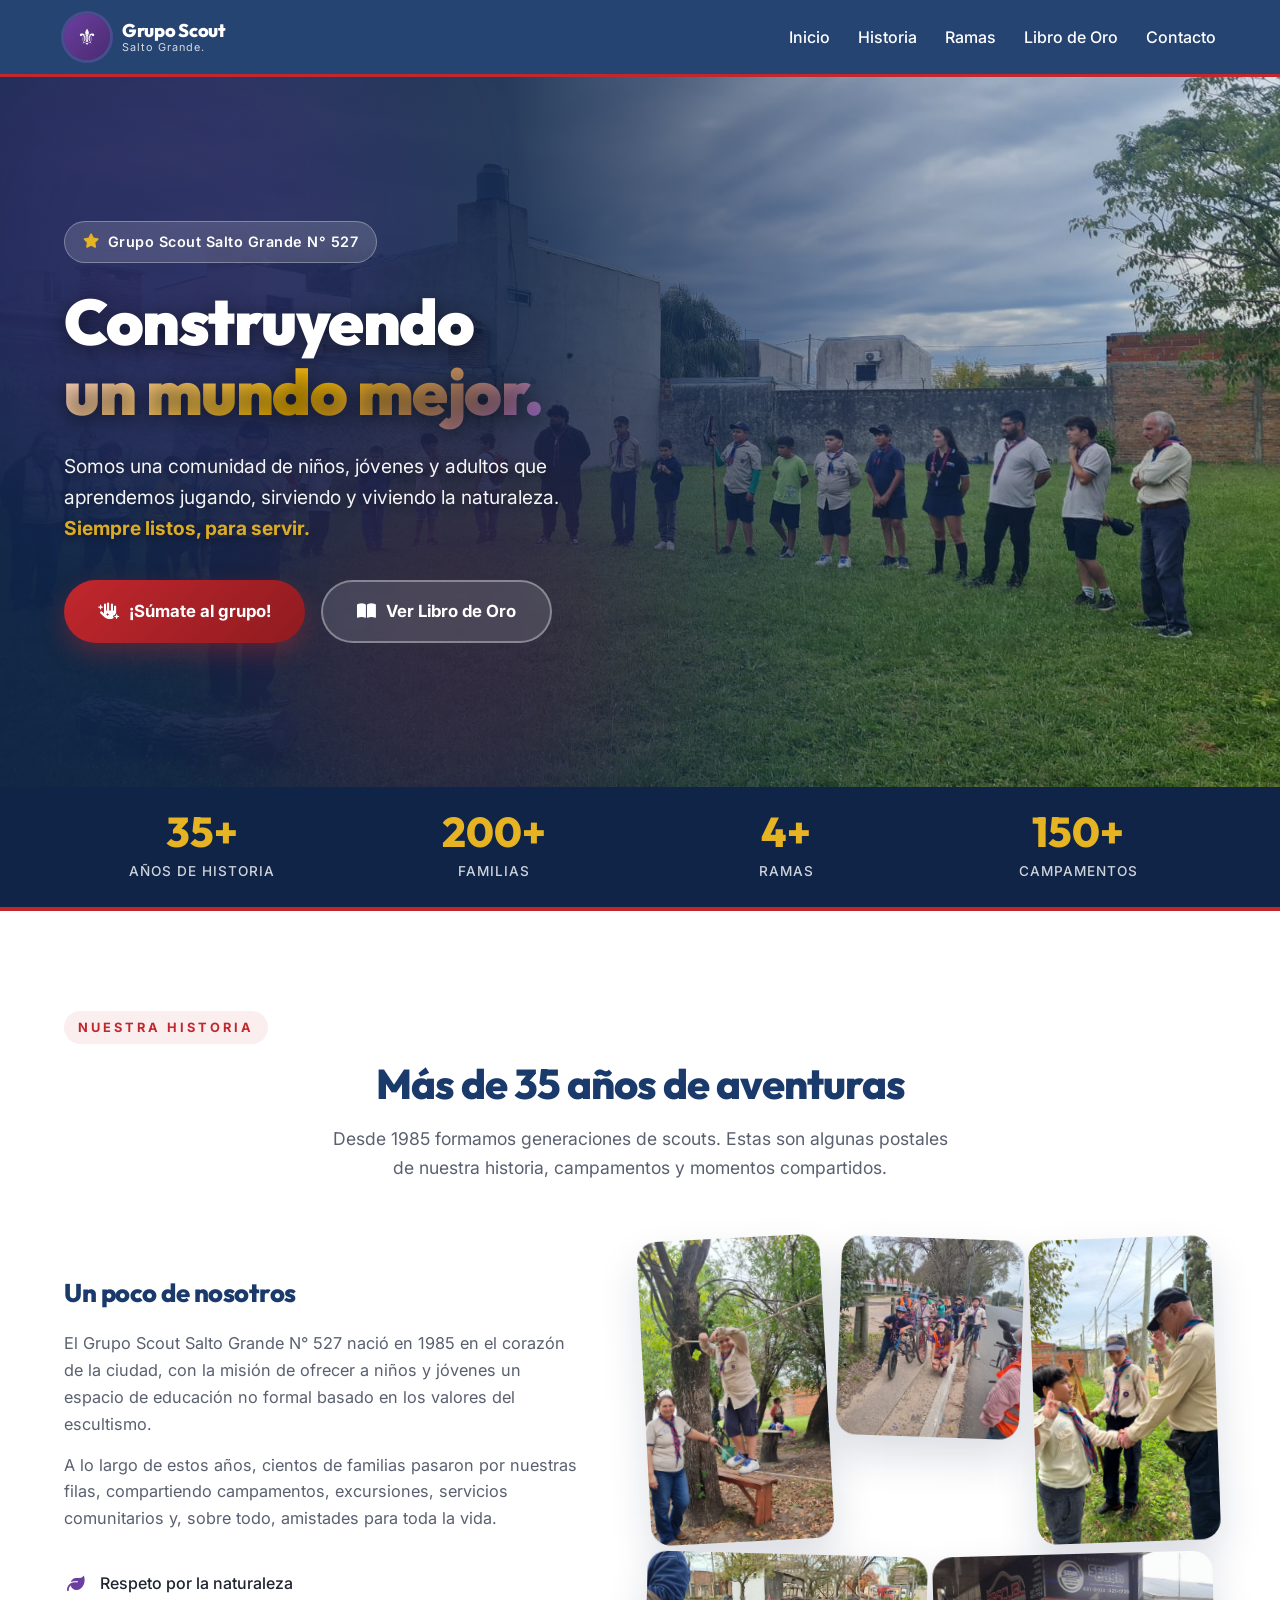
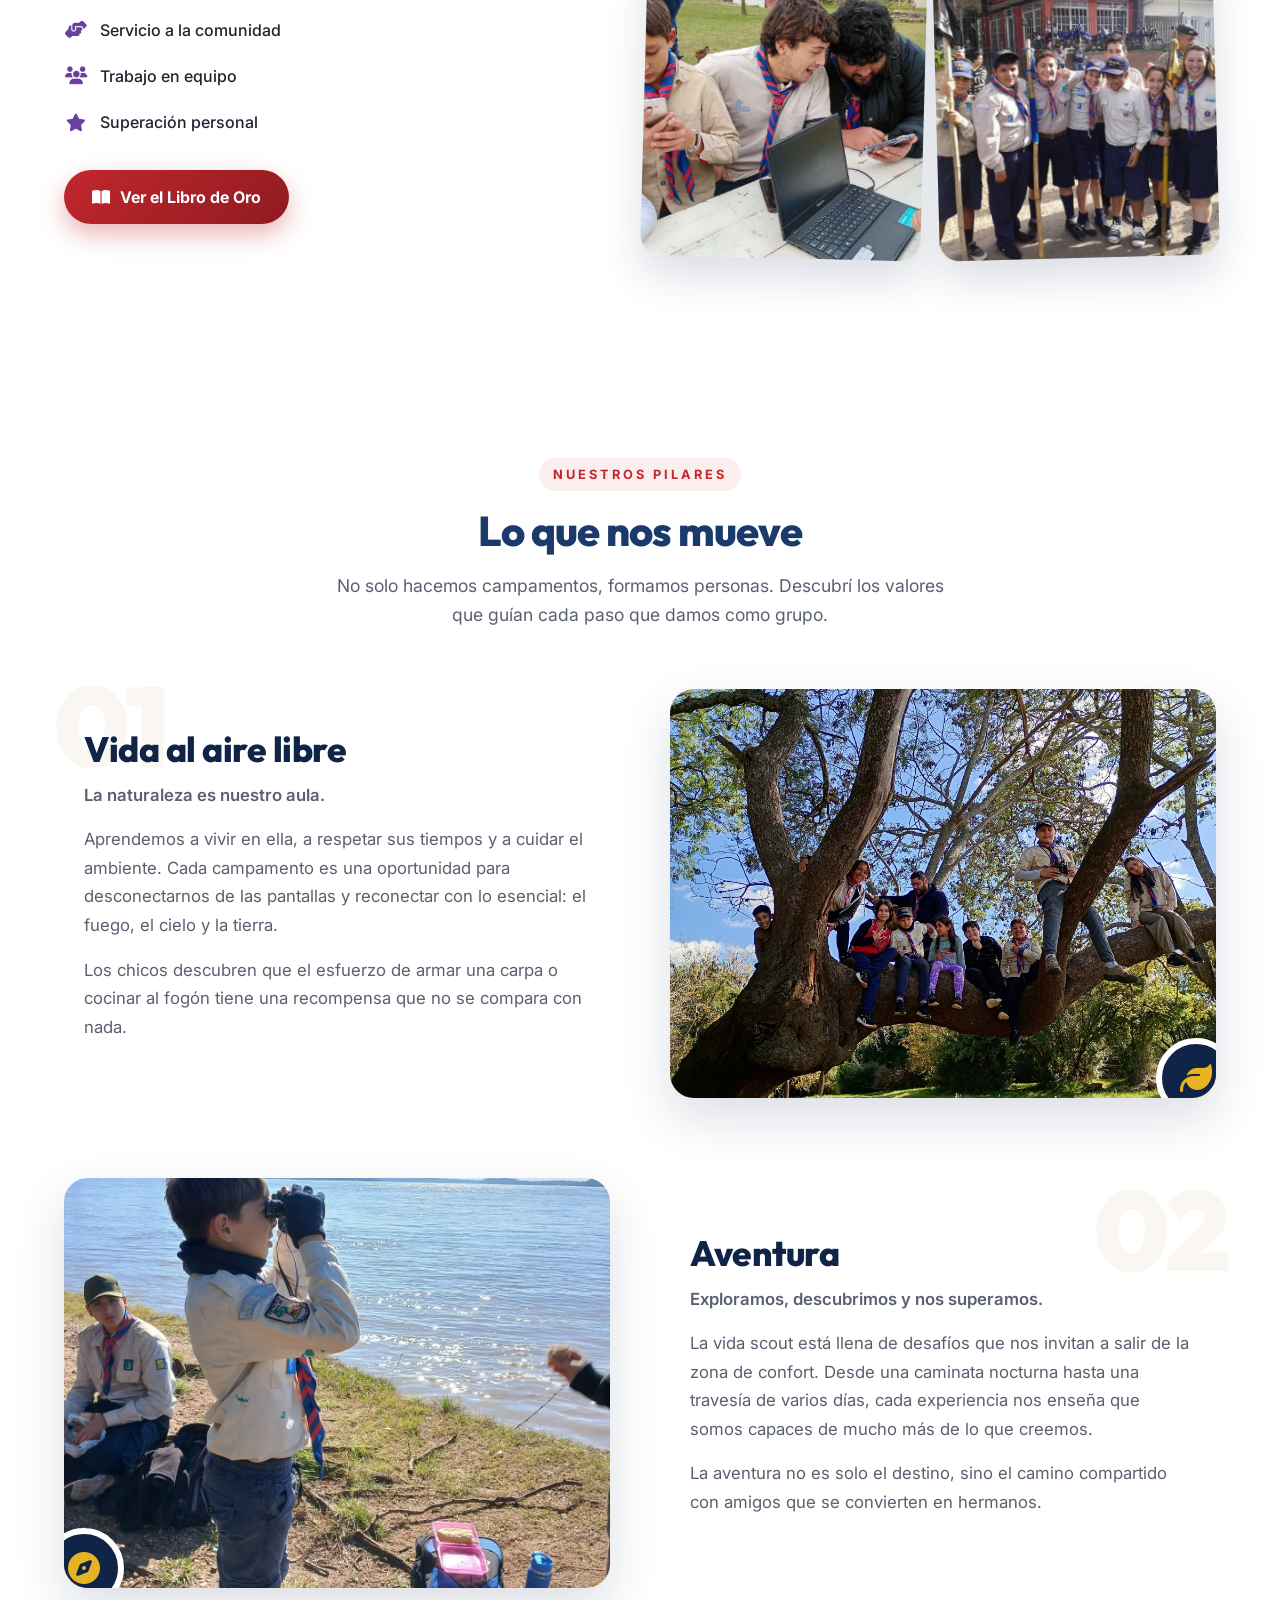
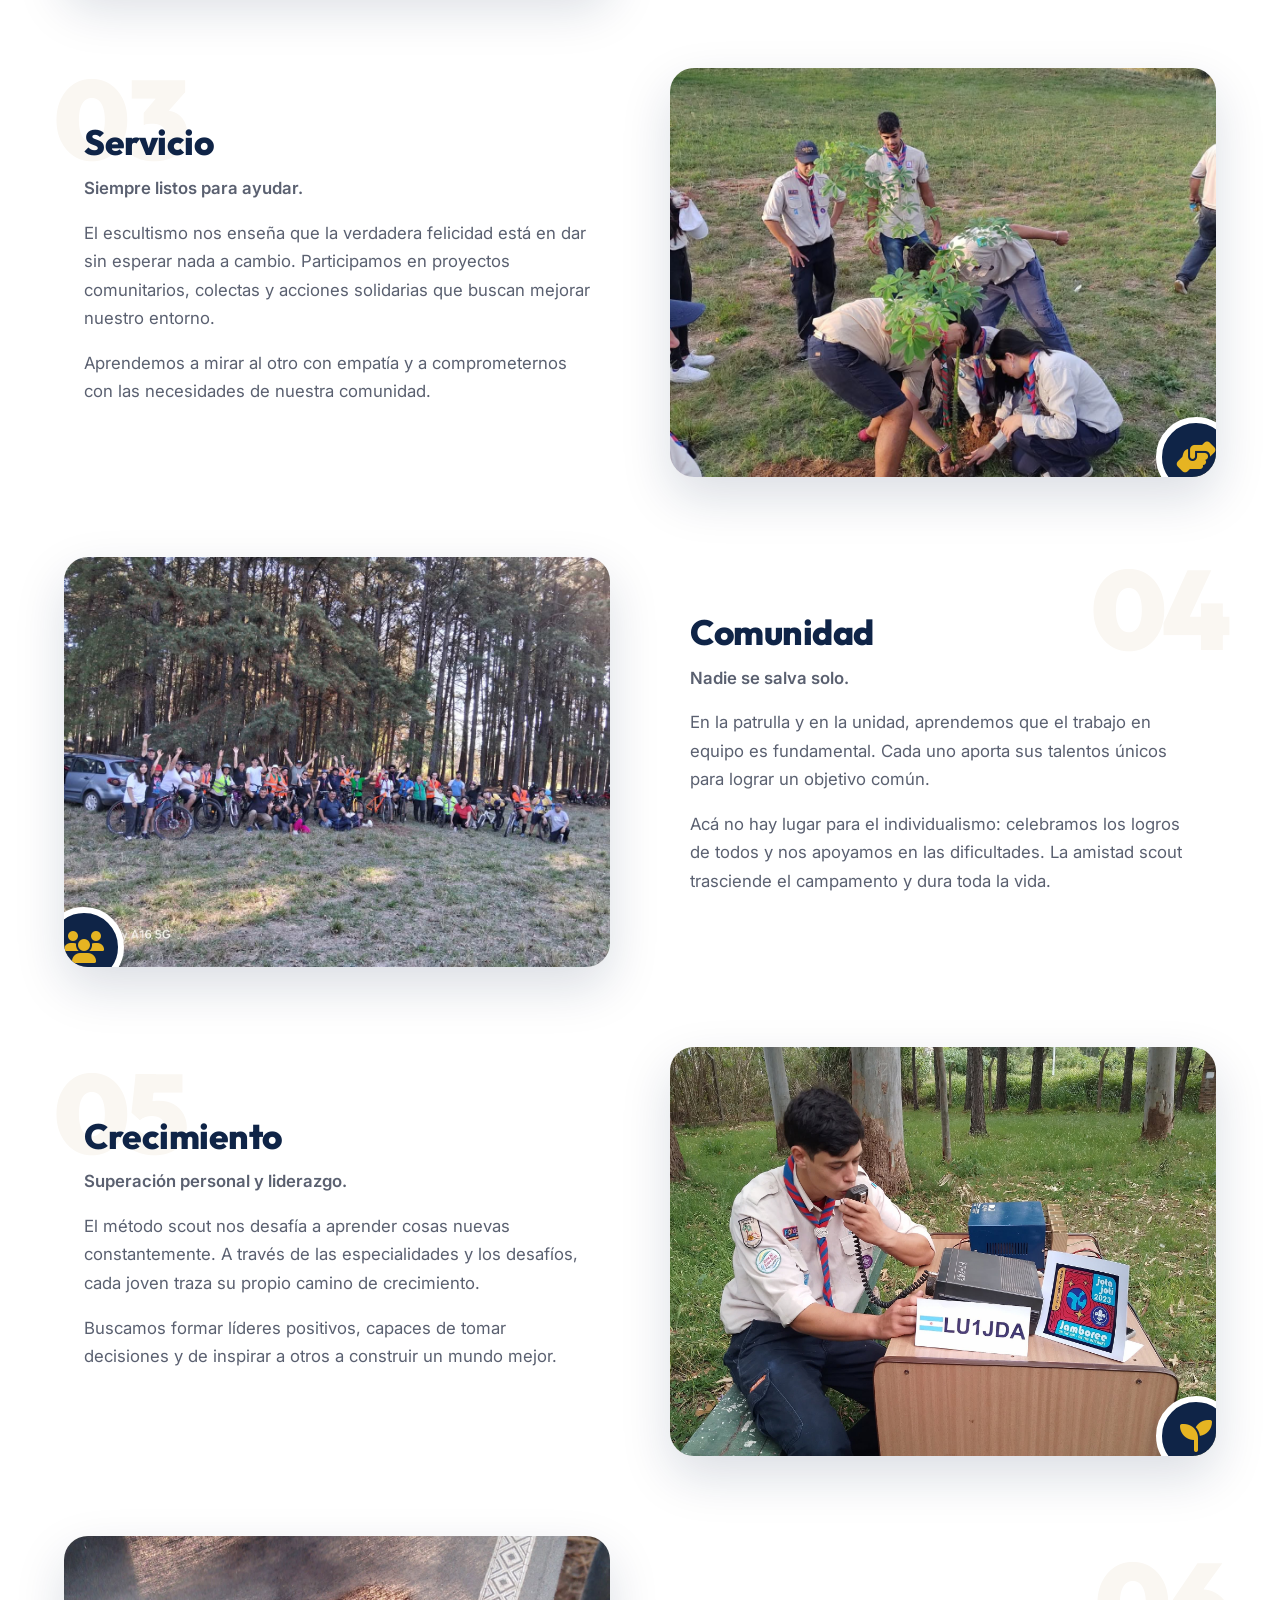
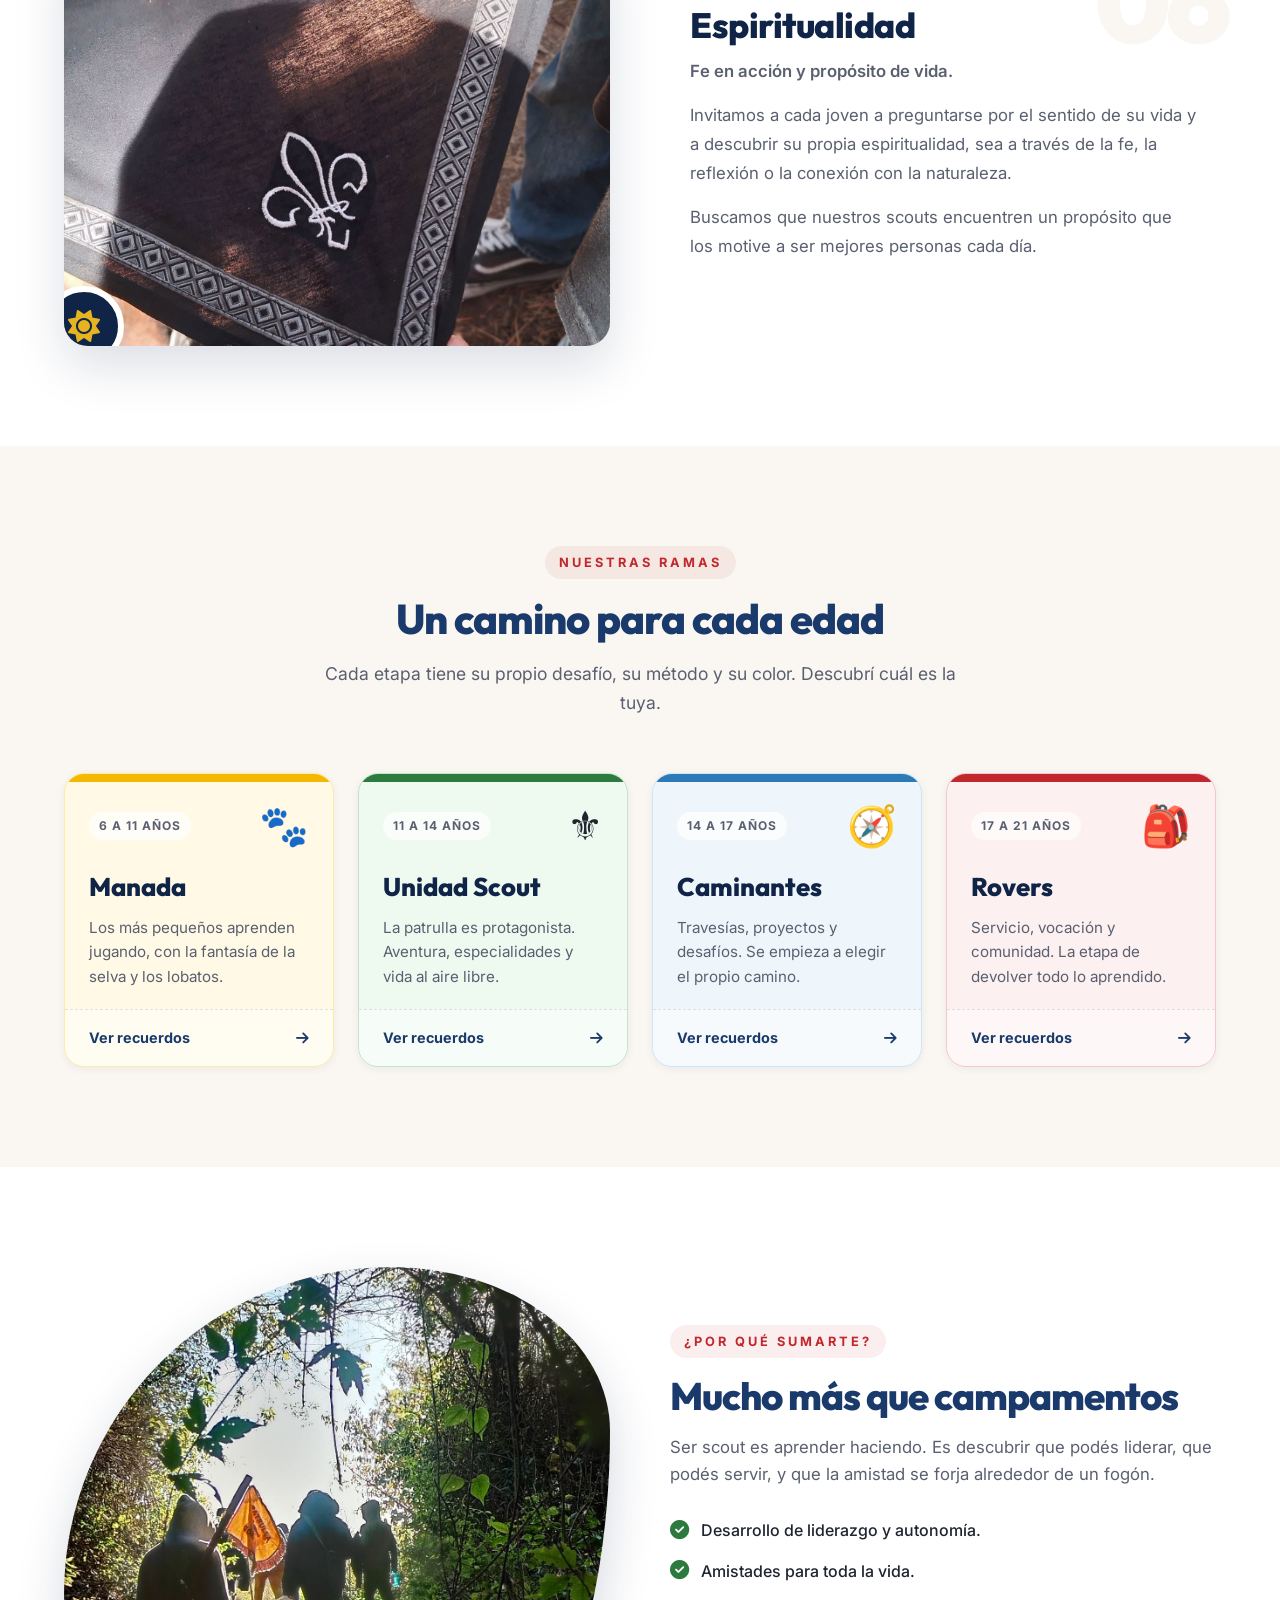
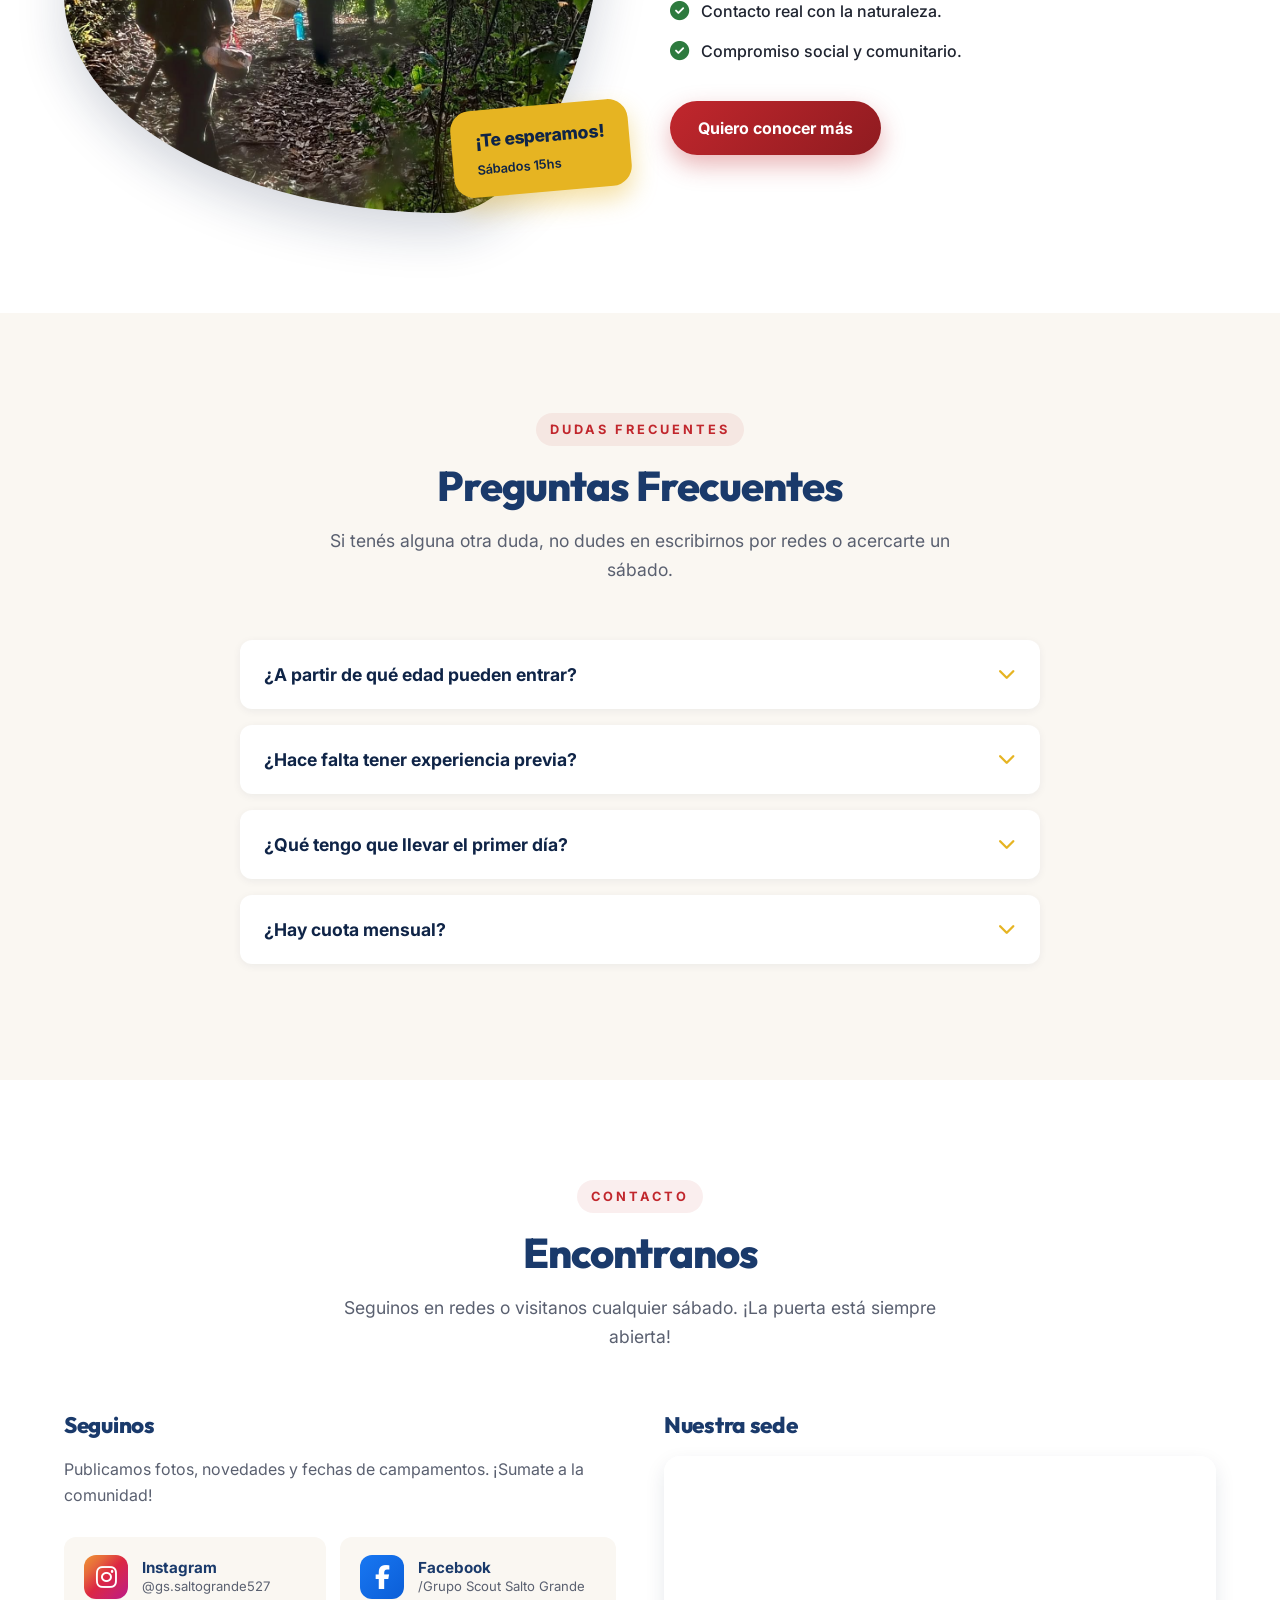
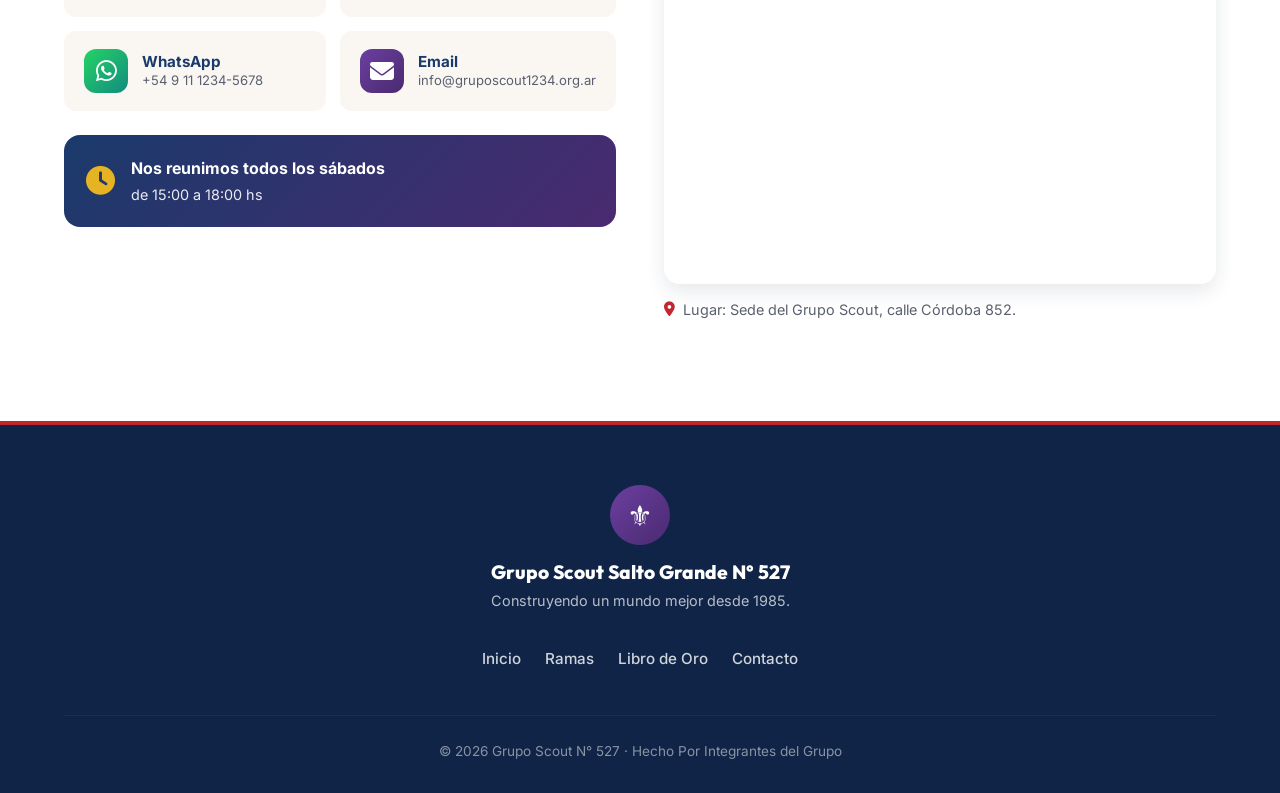
==== commit 5bb3aef6: "Version 2.0" ====
--- a/index.html
+++ b/index.html
@@ -3,23 +3,23 @@
 <head>
   <meta charset="UTF-8">
   <meta name="viewport" content="width=device-width, initial-scale=1.0">
-  <meta name="description" content="Grupo Scout Salto Grande · Construyendo un mundo mejor desde 1985.">
-  <title>Grupo Scout · Salto Grande</title>
+  <meta name="description" content="Grupo Scout Salto Grande N° 527 · Construyendo un mundo mejor.">
+  <title>Grupo Scout Salto Grande N° 527</title>
 
   <link rel="preconnect" href="https://fonts.googleapis.com">
   <link rel="preconnect" href="https://fonts.gstatic.com" crossorigin>
-  <link href="https://fonts.googleapis.com/css2?family=Inter:wght@400;500;600;700;800;900&family=Outfit:wght@600;700;800;900&display=swap" rel="stylesheet">
+  <link href="https://fonts.googleapis.com/css2?family=Inter:wght@400;500;600;700;800&family=Outfit:wght@600;700;800;900&display=swap" rel="stylesheet">
   <link rel="stylesheet" href="https://cdnjs.cloudflare.com/ajax/libs/font-awesome/6.5.0/css/all.min.css">
 
   <link rel="stylesheet" href="css/variables.css">
   <link rel="stylesheet" href="css/base.css">
   <link rel="stylesheet" href="css/navbar.css">
   <link rel="stylesheet" href="css/hero.css">
+  <link rel="stylesheet" href="css/historia.css">
   <link rel="stylesheet" href="css/landing.css">
   <link rel="stylesheet" href="css/contacto.css">
   <link rel="stylesheet" href="css/footer.css">
   <link rel="stylesheet" href="css/responsive.css">
-  <link rel="stylesheet" href="css/historia.css">
   <link rel="stylesheet" href="css/modal.css">
 </head>
 <body>
@@ -31,7 +31,7 @@
         <div class="navbar__logo-img">⚜️</div>
         <div class="navbar__logo-text">
           Grupo Scout
-          <span>Salto Grande · Desde 1985</span>
+          <span>Salto Grande.</span>
         </div>
       </a>
 
@@ -41,6 +41,7 @@
 
       <ul class="navbar__menu" id="navMenu">
         <li><a href="#inicio">Inicio</a></li>
+        <li><a href="#historia">Historia</a></li>
         <li><a href="#ramas">Ramas</a></li>
         <li><a href="libro-de-oro.html">Libro de Oro</a></li>
         <li><a href="#contacto">Contacto</a></li>
@@ -48,27 +49,23 @@
     </div>
   </nav>
 
-  <!-- ===== HERO MODERNO ===== -->
+  <!-- ===== HERO MEJORADO ===== -->
   <header class="hero" id="inicio">
-    <!-- Fondo con imagen + gradiente superpuesto -->
-    <div class="hero__bg"></div>
+    <div class="hero__bg" style="background-image: url('img/hero/formacion.jpeg');"></div>
     <div class="hero__overlay"></div>
-
-    <!-- Elementos decorativos flotantes -->
-    <div class="hero__deco hero__deco--1">⚜️</div>
-    <div class="hero__deco hero__deco--2">🏕️</div>
-    <div class="hero__deco hero__deco--3">🌲</div>
+    <div class="hero__blob hero__blob--1"></div>
+    <div class="hero__blob hero__blob--2"></div>
 
     <div class="container hero__container">
       <div class="hero__content">
+        <!-- ACÁ SACAMOS "reveal" -->
         <span class="hero__badge">
           <i class="fas fa-star"></i> Grupo Scout Salto Grande N° 527
         </span>
 
         <h1 class="hero__title">
           Construyendo<br>
-          <span class="hero__title-gradient">un mundo mejor</span><br>
-          desde 1985.
+          <span class="hero__title-gradient">un mundo mejor.</span><br>
         </h1>
 
         <p class="hero__subtitle">
@@ -84,209 +81,350 @@
             <i class="fas fa-book-open"></i> Ver Libro de Oro
           </a>
         </div>
-
-        <!-- Stats rápidas -->
-        <div class="hero__stats">
-          <div class="hero__stat">
-            <strong>+35</strong>
-            <span>Años de historia</span>
-          </div>
-          <div class="hero__stat">
-            <strong>+200</strong>
-            <span>Familias</span>
-          </div>
-          <div class="hero__stat">
-            <strong>4</strong>
-            <span>Ramas</span>
-          </div>
-        </div>
-      </div>
-    </div>
-
-    <!-- Flecha indicadora de scroll -->
-    <a href="#valores" class="hero__scroll" aria-label="Bajar">
-      <i class="fas fa-chevron-down"></i>
-    </a>
+      </div>
+    </div>
   </header>
 
-  <!-- ===== VALORES ===== -->
+  <!-- ===== NUEVA SECCIÓN: STATS ANIMADOS ===== -->
+  <section class="stats-bar" id="stats">
+    <div class="container stats-bar__grid">
+      <!-- ACÁ TAMBIÉN SACAMOS "reveal" A CADA ITEM -->
+      <div class="stat-item">
+        <strong class="contador" data-target="35">0</strong>
+        <span>Años de historia</span>
+      </div>
+      <div class="stat-item">
+        <strong class="contador" data-target="200">0</strong>
+        <span>Familias</span>
+      </div>
+      <div class="stat-item">
+        <strong class="contador" data-target="4">0</strong>
+        <span>Ramas</span>
+      </div>
+      <div class="stat-item">
+        <strong class="contador" data-target="150">0</strong>
+        <span>Campamentos</span>
+      </div>
+    </div>
+  </section>
+
+  <!-- ===== HISTORIA + COLLAGE CORREGIDO ===== -->
+  <section class="historia" id="historia">
+    <div class="container">
+      <span class="section-eyebrow">Nuestra historia</span>
+      <h2 class="section-title">Más de 35 años de aventuras</h2>
+      <p class="section-subtitle">
+        Desde 1985 formamos generaciones de scouts. Estas son algunas postales
+        de nuestra historia, campamentos y momentos compartidos.
+      </p>
+
+      <div class="historia__grid">
+        <div class="historia__texto reveal">
+          <h3>Un poco de nosotros</h3>
+          <p>El Grupo Scout Salto Grande N° 527 nació en 1985 en el corazón de la ciudad, con la misión de ofrecer a niños y jóvenes un espacio de educación no formal basado en los valores del escultismo.</p>
+          <p>A lo largo de estos años, cientos de familias pasaron por nuestras filas, compartiendo campamentos, excursiones, servicios comunitarios y, sobre todo, amistades para toda la vida.</p>
+
+          <ul class="valores-lista">
+            <li><i class="fas fa-leaf"></i> Respeto por la naturaleza</li>
+            <li><i class="fas fa-hands-helping"></i> Servicio a la comunidad</li>
+            <li><i class="fas fa-users"></i> Trabajo en equipo</li>
+            <li><i class="fas fa-star"></i> Superación personal</li>
+          </ul>
+
+          <a href="libro-de-oro.html" class="btn btn--primary" style="margin-top: 24px;">
+            <i class="fas fa-book-open"></i> Ver el Libro de Oro
+          </a>
+        </div>
+
+        <!-- Collage con imágenes que abren en Lightbox -->
+        <div class="collage reveal">
+          <div class="collage__item collage__item--1">
+            <img src="img/carrusel/1.jpeg" alt="Campamento 1985">
+            <span class="collage__caption">Puente Mono</span>
+          </div>
+          <div class="collage__item collage__item--2">
+            <img src="img/carrusel/2.jpeg" alt="Fogón">
+            <span class="collage__caption">Bicicleteada Anual</span>
+          </div>
+          <div class="collage__item collage__item--3">
+            <img src="img/carrusel/3.jpeg" alt="Excursión">
+            <span class="collage__caption">Bienvenida a rama Scout</span>
+          </div>
+          <div class="collage__item collage__item--4">
+            <img src="img/carrusel/5.jpeg" alt="Servicio comunitario">
+            <span class="collage__caption">Taller Digital</span>
+          </div>
+          <div class="collage__item collage__item--5">
+            <img src="img/carrusel/6.jpeg" alt="Campamento actual">
+            <span class="collage__caption">Generaciones</span>
+          </div>
+        </div>
+      </div>
+    </div>
+  </section>
+
+  <!-- ===== VALORES (DISEÑO REVISTA / DIARIO) ===== -->
   <section class="valores-section" id="valores">
     <div class="container">
       <span class="section-eyebrow">Nuestros pilares</span>
       <h2 class="section-title">Lo que nos mueve</h2>
       <p class="section-subtitle">
-        Cada campamento, cada fogón y cada servicio refuerza los valores que nos forman como personas.
+        No solo hacemos campamentos, formamos personas. Descubrí los valores que guían cada paso que damos como grupo.
       </p>
 
-      <div class="valores-grid reveal">
-        <article class="valor-card">
-          <div class="valor-card__icon valor-card__icon--verde">
-            <i class="fas fa-leaf"></i>
-          </div>
-          <h3>Naturaleza</h3>
-          <p>Vivimos y cuidamos el ambiente. La naturaleza es nuestra aula.</p>
-        </article>
-
-        <article class="valor-card">
-          <div class="valor-card__icon valor-card__icon--rojo">
-            <i class="fas fa-hands-helping"></i>
-          </div>
-          <h3>Servicio</h3>
-          <p>Estamos listos para ayudar a quien lo necesite, sin esperar nada a cambio.</p>
-        </article>
-
-        <article class="valor-card">
-          <div class="valor-card__icon valor-card__icon--violeta">
-            <i class="fas fa-users"></i>
-          </div>
-          <h3>Comunidad</h3>
-          <p>Aprendemos a trabajar en equipo, a liderar y a ser parte de algo más grande.</p>
-        </article>
-
-        <article class="valor-card">
-          <div class="valor-card__icon valor-card__icon--azul">
-            <i class="fas fa-compass"></i>
-          </div>
-          <h3>Aventura</h3>
-          <p>Exploramos, descubrimos y nos superamos. La vida es una gran aventura.</p>
-        </article>
-      </div>
-    </div>
-  </section>
-<!-- ===== HISTORIA + COLLAGE ===== -->
-<section class="historia" id="historia">
-  <div class="container">
-    <span class="section-eyebrow">Nuestra historia</span>
-    <h2 class="section-title">Más de 35 años de aventuras</h2>
-    <p class="section-subtitle">
-      Desde 1985 formamos generaciones de scouts. Estas son algunas postales
-      de nuestra historia, campamentos y momentos compartidos.
-    </p>
-
-    <div class="historia__grid">
-      <!-- Columna izquierda: texto -->
-      <div class="historia__texto reveal">
-        <h3>Un poco de nosotros</h3>
-        <p>
-          El Grupo Scout Salto Grande nació en 1985 en el corazón de la ciudad, con la
-          misión de ofrecer a niños y jóvenes un espacio de educación no formal
-          basado en los valores del escultismo.
-        </p>
-        <p>
-          A lo largo de estos años, cientos de familias pasaron por nuestras filas,
-          compartiendo campamentos, excursiones, servicios comunitarios y, sobre
-          todo, amistades para toda la vida.
-        </p>
-
-        <ul class="valores-lista">
-          <li><i class="fas fa-leaf"></i> Respeto por la naturaleza</li>
-          <li><i class="fas fa-hands-helping"></i> Servicio a la comunidad</li>
-          <li><i class="fas fa-users"></i> Trabajo en equipo</li>
-          <li><i class="fas fa-star"></i> Superación personal</li>
-        </ul>
-
-        <a href="libro-de-oro.html" class="btn btn--primary" style="margin-top: 24px;">
-          <i class="fas fa-book-open"></i> Ver el Libro de Oro
-        </a>
-      </div>
-
-      <!-- Columna derecha: collage flotante -->
-      <div class="collage reveal">
-        <div class="collage__item collage__item--1">
-          <img src="img/carrusel/1.jpeg" alt="Puente Mono">
-          <span class="collage__caption">Punte Mono</span>
-        </div>
-
-        <div class="collage__item collage__item--2">
-          <img src="img/carrusel/2.jpeg" alt="Bicicletada">
-          <span class="collage__caption">Bicicleteada</span>
-        </div>
-
-        <div class="collage__item collage__item--3">
-          <img src="img/carrusel/3.jpeg" alt="Pase">
-          <span class="collage__caption">Pase Scout</span>
-        </div>
-
-        <div class="collage__item collage__item--4">
-          <img src="img/carrusel/5.jpeg" alt="Taller de Edicion de videos">
-          <span class="collage__caption">Taller de Edición de Videos</span>
-        </div>
-
-        <div class="collage__item collage__item--5">
-          <img src="img/carrusel/6.jpeg" alt="Desfile de 9 de Julio">
-          <span class="collage__caption">Desfile de 9 de Julio</span>
-        </div>
-
-        <!-- Elementos decorativos flotantes -->
-        <div class="collage__deco collage__deco--star">⭐</div>
-        <div class="collage__deco collage__deco--compass">🧭</div>
-        <div class="collage__deco collage__deco--leaf">🌿</div>
-      </div>
-    </div>
-  </div>
-</section>
-
-  <!-- ===== RAMAS ===== -->
+      <div class="revista-grid reveal">
+        
+        <!-- Pilar 1: Foto a la derecha -->
+        <article class="pilar-articulo">
+          <div class="pilar-articulo__texto">
+            <span class="pilar-articulo__numero">01</span>
+            <h3>Vida al aire libre</h3>
+            <p class="pilar-articulo__bajada">La naturaleza es nuestro aula.</p>
+            <p>Aprendemos a vivir en ella, a respetar sus tiempos y a cuidar el ambiente. Cada campamento es una oportunidad para desconectarnos de las pantallas y reconectar con lo esencial: el fuego, el cielo y la tierra.</p>
+            <p>Los chicos descubren que el esfuerzo de armar una carpa o cocinar al fogón tiene una recompensa que no se compara con nada.</p>
+          </div>
+          <div class="pilar-articulo__imagen">
+            <img src="img/Pilares/naturaleza.jpg" alt="Naturaleza">
+            <div class="pilar-articulo__icono"><i class="fas fa-leaf"></i></div>
+          </div>
+        </article>
+
+        <!-- Pilar 2: Foto a la izquierda (Clase --inverso) -->
+        <article class="pilar-articulo pilar-articulo--inverso">
+          <div class="pilar-articulo__texto">
+            <span class="pilar-articulo__numero">02</span>
+            <h3>Aventura</h3>
+            <p class="pilar-articulo__bajada">Exploramos, descubrimos y nos superamos.</p>
+            <p>La vida scout está llena de desafíos que nos invitan a salir de la zona de confort. Desde una caminata nocturna hasta una travesía de varios días, cada experiencia nos enseña que somos capaces de mucho más de lo que creemos.</p>
+            <p>La aventura no es solo el destino, sino el camino compartido con amigos que se convierten en hermanos.</p>
+          </div>
+          <div class="pilar-articulo__imagen">
+            <img src="img/Pilares/aventura.jpg" alt="Aventura">
+            <div class="pilar-articulo__icono"><i class="fas fa-compass"></i></div>
+          </div>
+        </article>
+
+        <!-- Pilar 3: Foto a la derecha -->
+        <article class="pilar-articulo">
+          <div class="pilar-articulo__texto">
+            <span class="pilar-articulo__numero">03</span>
+            <h3>Servicio</h3>
+            <p class="pilar-articulo__bajada">Siempre listos para ayudar.</p>
+            <p>El escultismo nos enseña que la verdadera felicidad está en dar sin esperar nada a cambio. Participamos en proyectos comunitarios, colectas y acciones solidarias que buscan mejorar nuestro entorno.</p>
+            <p>Aprendemos a mirar al otro con empatía y a comprometernos con las necesidades de nuestra comunidad.</p>
+          </div>
+          <div class="pilar-articulo__imagen">
+            <img src="img/Pilares/servicio.jpg" alt="Servicio">
+            <div class="pilar-articulo__icono"><i class="fas fa-hands-helping"></i></div>
+          </div>
+        </article>
+
+        <!-- Pilar 4: Foto a la izquierda (Clase --inverso) -->
+        <article class="pilar-articulo pilar-articulo--inverso">
+          <div class="pilar-articulo__texto">
+            <span class="pilar-articulo__numero">04</span>
+            <h3>Comunidad</h3>
+            <p class="pilar-articulo__bajada">Nadie se salva solo.</p>
+            <p>En la patrulla y en la unidad, aprendemos que el trabajo en equipo es fundamental. Cada uno aporta sus talentos únicos para lograr un objetivo común.</p>
+            <p>Acá no hay lugar para el individualismo: celebramos los logros de todos y nos apoyamos en las dificultades. La amistad scout trasciende el campamento y dura toda la vida.</p>
+          </div>
+          <div class="pilar-articulo__imagen">
+            <img src="img/Pilares/comunidad.jpg" alt="Comunidad">
+            <div class="pilar-articulo__icono"><i class="fas fa-users"></i></div>
+          </div>
+        </article>
+
+        <!-- Pilar 5: Foto a la derecha -->
+        <article class="pilar-articulo">
+          <div class="pilar-articulo__texto">
+            <span class="pilar-articulo__numero">05</span>
+            <h3>Crecimiento</h3>
+            <p class="pilar-articulo__bajada">Superación personal y liderazgo.</p>
+            <p>El método scout nos desafía a aprender cosas nuevas constantemente. A través de las especialidades y los desafíos, cada joven traza su propio camino de crecimiento.</p>
+            <p>Buscamos formar líderes positivos, capaces de tomar decisiones y de inspirar a otros a construir un mundo mejor.</p>
+          </div>
+          <div class="pilar-articulo__imagen">
+            <img src="img/Pilares/crecimiento.jpg" alt="Crecimiento">
+            <div class="pilar-articulo__icono"><i class="fas fa-seedling"></i></div>
+          </div>
+        </article>
+
+        <!-- Pilar 6: Foto a la izquierda (Clase --inverso) -->
+        <article class="pilar-articulo pilar-articulo--inverso">
+          <div class="pilar-articulo__texto">
+            <span class="pilar-articulo__numero">06</span>
+            <h3>Espiritualidad</h3>
+            <p class="pilar-articulo__bajada">Fe en acción y propósito de vida.</p>
+            <p>Invitamos a cada joven a preguntarse por el sentido de su vida y a descubrir su propia espiritualidad, sea a través de la fe, la reflexión o la conexión con la naturaleza.</p>
+            <p>Buscamos que nuestros scouts encuentren un propósito que los motive a ser mejores personas cada día.</p>
+          </div>
+          <div class="pilar-articulo__imagen">
+            <img src="img/Pilares/espiritualidad.jpg" alt="Espiritualidad">
+            <div class="pilar-articulo__icono"><i class="fas fa-sun"></i></div>
+          </div>
+        </article>
+
+      </div>
+    </div>
+  </section>
+
+  <!-- ===== RAMAS (TARJETAS CON COLOR DE FONDO SUTIL) ===== -->
   <section class="ramas-section" id="ramas">
     <div class="container">
       <span class="section-eyebrow">Nuestras ramas</span>
       <h2 class="section-title">Un camino para cada edad</h2>
       <p class="section-subtitle">
-        Cada etapa tiene su propio desafío, su método y su color. Descubrí la tuya.
+        Cada etapa tiene su propio desafío, su método y su color. Descubrí cuál es la tuya.
       </p>
 
       <div class="ramas-grid reveal">
+        <!-- Manada -->
         <article class="rama-card rama-card--manada">
-          <div class="rama-card__edad">6 a 11 años</div>
-          <div class="rama-card__emoji">🐾</div>
-          <h3>Manada</h3>
-          <p>Los más pequeños aprenden jugando, con la fantasía de la selva y los lobatos.</p>
-        </article>
-
+          <div class="rama-card__cinta"></div>
+          <div class="rama-card__header">
+            <span class="rama-card__edad">6 a 11 años</span>
+            <span class="rama-card__emoji">🐾</span>
+          </div>
+          <div class="rama-card__body">
+            <h3>Manada</h3>
+            <p>Los más pequeños aprenden jugando, con la fantasía de la selva y los lobatos.</p>
+          </div>
+          <div class="rama-card__footer">
+            <a href="libro-de-oro.html" class="rama-card__link">Ver recuerdos <i class="fas fa-arrow-right"></i></a>
+          </div>
+        </article>
+
+        <!-- Unidad -->
         <article class="rama-card rama-card--unidad">
-          <div class="rama-card__edad">11 a 14 años</div>
-          <div class="rama-card__emoji">⚜️</div>
-          <h3>Unidad Scout</h3>
-          <p>La patrulla es la protagonista. Aventura, especialidades y vida al aire libre.</p>
-        </article>
-
+          <div class="rama-card__cinta"></div>
+          <div class="rama-card__header">
+            <span class="rama-card__edad">11 a 14 años</span>
+            <span class="rama-card__emoji">⚜️</span>
+          </div>
+          <div class="rama-card__body">
+            <h3>Unidad Scout</h3>
+            <p>La patrulla es protagonista. Aventura, especialidades y vida al aire libre.</p>
+          </div>
+          <div class="rama-card__footer">
+            <a href="libro-de-oro.html" class="rama-card__link">Ver recuerdos <i class="fas fa-arrow-right"></i></a>
+          </div>
+        </article>
+
+        <!-- Caminantes -->
         <article class="rama-card rama-card--caminantes">
-          <div class="rama-card__edad">14 a 17 años</div>
-          <div class="rama-card__emoji">🧭</div>
-          <h3>Caminantes</h3>
-          <p>Travesías, proyectos y desafíos personales. Se empieza a elegir el propio camino.</p>
-        </article>
-
+          <div class="rama-card__cinta"></div>
+          <div class="rama-card__header">
+            <span class="rama-card__edad">14 a 17 años</span>
+            <span class="rama-card__emoji">🧭</span>
+          </div>
+          <div class="rama-card__body">
+            <h3>Caminantes</h3>
+            <p>Travesías, proyectos y desafíos. Se empieza a elegir el propio camino.</p>
+          </div>
+          <div class="rama-card__footer">
+            <a href="libro-de-oro.html" class="rama-card__link">Ver recuerdos <i class="fas fa-arrow-right"></i></a>
+          </div>
+        </article>
+
+        <!-- Rovers -->
         <article class="rama-card rama-card--rovers">
-          <div class="rama-card__edad">17 a 21 años</div>
-          <div class="rama-card__emoji">🎒</div>
-          <h3>Rovers</h3>
-          <p>Servicio, vocación y comunidad. La etapa de devolver todo lo aprendido.</p>
-        </article>
-      </div>
-    </div>
-  </section>
-
-  <!-- ===== CTA LIBRO DE ORO ===== -->
-  <section class="cta-libro">
+          <div class="rama-card__cinta"></div>
+          <div class="rama-card__header">
+            <span class="rama-card__edad">17 a 21 años</span>
+            <span class="rama-card__emoji">🎒</span>
+          </div>
+          <div class="rama-card__body">
+            <h3>Rovers</h3>
+            <p>Servicio, vocación y comunidad. La etapa de devolver todo lo aprendido.</p>
+          </div>
+          <div class="rama-card__footer">
+            <a href="libro-de-oro.html" class="rama-card__link">Ver recuerdos <i class="fas fa-arrow-right"></i></a>
+          </div>
+        </article>
+      </div>
+    </div>
+  </section>
+
+  <!-- ===== WHY SECTION ===== -->
+  <section class="why-section">
+    <div class="container why-grid">
+      <div class="why-image reveal">
+        <div class="why-image__blob">
+          <img src="img/contenido/camina.jpg" alt="Jóvenes scouts">
+        </div>
+        <div class="why-image__badge">
+          <strong>¡Te esperamos!</strong>
+          <span>Sábados 15hs</span>
+        </div>
+      </div>
+      
+      <div class="why-text reveal">
+        <span class="section-eyebrow" style="text-align:left;">¿Por qué sumarte?</span>
+        <h2>Mucho más que campamentos</h2>
+        <p>Ser scout es aprender haciendo. Es descubrir que podés liderar, que podés servir, y que la amistad se forja alrededor de un fogón.</p>
+        
+        <ul class="why-list">
+          <li><i class="fas fa-check-circle"></i> Desarrollo de liderazgo y autonomía.</li>
+          <li><i class="fas fa-check-circle"></i> Amistades para toda la vida.</li>
+          <li><i class="fas fa-check-circle"></i> Contacto real con la naturaleza.</li>
+          <li><i class="fas fa-check-circle"></i> Compromiso social y comunitario.</li>
+        </ul>
+
+        <a href="#contacto" class="btn btn--primary">Quiero conocer más</a>
+      </div>
+    </div>
+  </section>
+
+  <!-- ===== NUEVA SECCIÓN: PREGUNTAS FRECUENTES (FAQ) ===== -->
+  <section class="faq-section">
     <div class="container">
-      <div class="cta-libro__box reveal">
-        <div class="cta-libro__deco">📖</div>
-        <div class="cta-libro__content">
-          <h2>Reviví nuestras aventuras</h2>
-          <p>
-            Más de 35 años de campamentos, fogones y servicios. Entrá al Libro de Oro
-            y recorré las memorias de cada rama.
-          </p>
-          <a href="libro-de-oro.html" class="btn btn--primary btn--lg">
-            <i class="fas fa-arrow-right"></i> Explorar el Libro de Oro
-          </a>
-        </div>
-      </div>
-    </div>
-  </section>
-
-  <!-- ===== CONTACTO (solo redes + mapa) ===== -->
+      <span class="section-eyebrow">Dudas frecuentes</span>
+      <h2 class="section-title">Preguntas Frecuentes</h2>
+      <p class="section-subtitle">
+        Si tenés alguna otra duda, no dudes en escribirnos por redes o acercarte un sábado.
+      </p>
+
+      <div class="faq-grid reveal">
+        <div class="faq-item">
+          <button class="faq-question">
+            ¿A partir de qué edad pueden entrar? <i class="fas fa-chevron-down"></i>
+          </button>
+          <div class="faq-answer">
+            <p>Desde los 6 años (rama Manada) hasta los 21 años (rama Rovers). También hay lugar para adultos que quieran sumarse como dirigentes o colaboradores.</p>
+          </div>
+        </div>
+
+        <div class="faq-item">
+          <button class="faq-question">
+            ¿Hace falta tener experiencia previa? <i class="fas fa-chevron-down"></i>
+          </button>
+          <div class="faq-answer">
+            <p>¡Para nada! La gran mayoría de nuestros integrantes empezó sin saber nada de scoutismo. Acá se aprende haciendo y compartiendo con los demás.</p>
+          </div>
+        </div>
+
+        <div class="faq-item">
+          <button class="faq-question">
+            ¿Qué tengo que llevar el primer día? <i class="fas fa-chevron-down"></i>
+          </button>
+          <div class="faq-answer">
+            <p>Solo ropa cómoda, gorra, protector solar, una botella de agua y muchas ganas de pasarla bien. El uniforme se consigue después.</p>
+          </div>
+        </div>
+
+        <div class="faq-item">
+          <button class="faq-question">
+            ¿Hay cuota mensual? <i class="fas fa-chevron-down"></i>
+          </button>
+          <div class="faq-answer">
+            <p>Sí, hay una cuota social muy accesible que nos ayuda a mantener el grupo, los materiales y el lugar. Si tenés alguna dificultad, acercate a hablar con nosotros.</p>
+          </div>
+        </div>
+      </div>
+    </div>
+  </section>
+
+  <!-- ===== CONTACTO ===== -->
   <section class="contacto" id="contacto">
     <div class="container">
       <span class="section-eyebrow">Contacto</span>
@@ -296,7 +434,6 @@
       </p>
 
       <div class="contacto__grid">
-        <!-- Redes + info -->
         <div class="contacto__info">
           <h3>Seguinos</h3>
           <p class="contacto__lead">
@@ -308,18 +445,16 @@
               <i class="fab fa-instagram"></i>
               <div>
                 <strong>Instagram</strong>
-                <span>gs.saltogrande527</span>
+                <span>@gs.saltogrande527</span>
               </div>
             </a>
-
-            <a href="https://facebook.com/tugrupo" target="_blank" rel="noopener" class="red-card red-card--fb">
+            <a href="https://www.facebook.com/profile.php?id=100003026595438" target="_blank" rel="noopener" class="red-card red-card--fb">
               <i class="fab fa-facebook-f"></i>
               <div>
                 <strong>Facebook</strong>
-                <span>/tugrupo</span>
+                <span>/Grupo Scout Salto Grande</span>
               </div>
             </a>
-
             <a href="https://wa.me/5491112345678" target="_blank" rel="noopener" class="red-card red-card--wa">
               <i class="fab fa-whatsapp"></i>
               <div>
@@ -327,7 +462,6 @@
                 <span>+54 9 11 1234-5678</span>
               </div>
             </a>
-
             <a href="mailto:info@gruposcout1234.org.ar" class="red-card red-card--mail">
               <i class="fas fa-envelope"></i>
               <div>
@@ -346,29 +480,27 @@
           </div>
         </div>
 
-        <!-- Mapa -->
         <div class="contacto__mapa">
           <h3>Nuestra sede</h3>
           <div class="mapa">
-            <iframe 
-            src="https://www.google.com/maps/embed?pb=!1m18!1m12!1m3!1d212.9113041704271!2d-58.02957165354718!3d-31.370543371772015!2m3!1f0!2f0!3f0!3m2!1i1024!2i768!4f13.1!3m3!1m2!1s0x95ade93587cf43a1%3A0x526fcb2664f45c2e!2sGrupo%20Scout%20527%20Salto%20Grande-%20Scouts%20de%20Argentina%20AC!5e0!3m2!1ses-419!2sar!4v1791901367403!5m2!1ses-419!2sar" width="600" height="450" style="border:0;" allowfullscreen="" loading="lazy" referrerpolicy="strict-origin-when-cross-origin">
+            <iframe src="https://www.google.com/maps/embed?pb=!1m18!1m12!1m3!1d2025.5460564591788!2d-58.02999929481998!3d-31.37142697291959!2m3!1f0!2f0!3f0!3m2!1i1024!2i768!4f13.1!3m3!1m2!1s0x95ade93587cf43a1%3A0x526fcb2664f45c2e!2sGrupo%20Scout%20527%20Salto%20Grande-%20Scouts%20de%20Argentina%20AC!5e0!3m2!1ses-419!2sar!4v1792611763674!5m2!1ses-419!2sar" width="600" height="450" style="border:0;" allowfullscreen="" loading="lazy" referrerpolicy="strict-origin-when-cross-origin">
             </iframe>
           </div>
           <p class="mapa__direccion">
-            <i class="fas fa-map-marker-alt"></i> 804 Córdoba, Concordia, Entre Ríos, Argentina
+            <i class="fas fa-map-marker-alt"></i> Lugar: Sede del Grupo Scout, calle Córdoba 852.
           </p>
         </div>
       </div>
     </div>
   </section>
 
-  <!-- ===== FOOTER ===== -->
+  <!-- ===== FOOTER CORREGIDO ===== -->
   <footer class="footer">
     <div class="container footer__container">
       <div class="footer__brand">
         <div class="footer__logo">⚜️</div>
         <div>
-          <strong>Grupo Scout N° 527 Salto Grande</strong>
+          <strong>Grupo Scout Salto Grande N° 527</strong>
           <p>Construyendo un mundo mejor desde 1985.</p>
         </div>
       </div>
@@ -380,7 +512,7 @@
         <li><a href="#contacto">Contacto</a></li>
       </ul>
 
-      <p class="footer__copy">© 2026 Grupo Scout N° 527 Salto Grande · Hecho Por Isaias.</p>
+      <p class="footer__copy">© 2026 Grupo Scout N° 527 · Hecho Por Integrantes del Grupo</p>
     </div>
   </footer>
 
--- a/css/variables.css
+++ b/css/variables.css
@@ -1,5 +1,4 @@
 :root {
-  /* Institucionales */
   --azul:        #1a3a6b;
   --azul-claro:  #2c5282;
   --azul-oscuro: #0f2447;
@@ -10,13 +9,11 @@
   --violeta-claro:  #8a5fc4;
   --violeta-oscuro: #4a2a70;
 
-  /* Ramas */
   --manada:     #f5b800;
   --unidad:     #2d7a3e;
   --caminantes: #2c7bb6;
   --rovers:     #c1272d;
 
-  /* Neutros */
   --crema:      #faf7f2;
   --beige:      #f5efe6;
   --blanco:     #ffffff;
@@ -27,19 +24,79 @@
 
   --dorado:     #e6b422;
 
-  /* Sombras */
   --sombra-sm: 0 2px 8px rgba(15, 36, 71, 0.06);
   --sombra:    0 8px 20px rgba(15, 36, 71, 0.10);
   --sombra-lg: 0 20px 48px rgba(15, 36, 71, 0.18);
 
-  /* Layout */
   --radio:       16px;
   --radio-sm:    12px;
   --radio-full:  999px;
   --container:   1200px;
   --transicion:  all 0.3s ease;
 
-  /* Fuentes */
   --font-body:    'Inter', system-ui, sans-serif;
   --font-display: 'Outfit', 'Inter', sans-serif;
+}
+
+[data-theme="dark"] {
+  --crema:      #0f1420;
+  --beige:      #161c2b;
+  --blanco:     #1c2333;
+  --gris-claro: #2a3247;
+  --gris:       #8892a8;
+  --texto:      #e8ecf5;
+  --texto-soft: #9aa4bc;
+  --azul:       #4a7bc8;
+  --azul-claro: #6a9bdd;
+  --azul-oscuro:#0a0f1c;
+  --rojo:       #e63946;
+  --rojo-claro: #ff5566;
+  --rojo-oscuro:#a8232e;
+  --violeta:        #a074d8;
+  --violeta-claro:  #c19de8;
+  --violeta-oscuro: #2a1a42;
+
+  --sombra-sm: 0 2px 8px rgba(0, 0, 0, 0.4);
+  --sombra:    0 8px 20px rgba(0, 0, 0, 0.5);
+  --sombra-lg: 0 20px 48px rgba(0, 0, 0, 0.6);
+}
+
+html, body, section, header, footer, nav, div, article {
+  transition: background-color 0.35s ease, color 0.35s ease, border-color 0.35s ease;
+}
+
+[data-theme="dark"] .hero__overlay {
+  background: linear-gradient(135deg, rgba(10, 15, 28, 0.9) 0%, rgba(42, 26, 66, 0.8) 50%, rgba(168, 35, 46, 0.7) 100%);
+}
+[data-theme="dark"] .navbar {
+  background: rgba(10, 15, 28, 0.92);
+}
+[data-theme="dark"] .album-card__fecha {
+  background: rgba(28, 35, 51, 0.95);
+  color: var(--violeta-claro);
+}
+[data-theme="dark"] .valor-card,
+[data-theme="dark"] .red-card {
+  background: var(--beige);
+}
+[data-theme="dark"] .modal {
+  background: var(--blanco);
+  color: var(--texto);
+}
+[data-theme="dark"] .modal__header {
+  background: var(--blanco);
+  border-bottom-color: var(--gris-claro);
+}
+[data-theme="dark"] .modal__titulo {
+  color: var(--violeta-claro);
+}
+[data-theme="dark"] .lightbox {
+  background: rgba(0, 0, 0, 0.96);
+}
+[data-theme="dark"] .rama-card__footer {
+  background: var(--azul-oscuro);
+}
+[data-theme="dark"] .bento-card--crema {
+  background: var(--beige);
+  border-color: var(--gris-claro);
 }
--- a/css/base.css
+++ b/css/base.css
@@ -20,7 +20,6 @@
   padding: 0 24px;
 }
 
-/* ===== Títulos de sección ===== */
 .section-eyebrow {
   display: inline-block;
   font-size: 0.8rem;
@@ -53,7 +52,6 @@
   font-size: 1.1rem;
 }
 
-/* ===== Botones ===== */
 .btn {
   display: inline-flex;
   align-items: center;
@@ -98,7 +96,6 @@
 
 .btn--full { width: 100%; }
 
-/* ===== Animación Reveal ===== */
 .reveal {
   opacity: 0;
   transform: translateY(40px);
--- a/css/navbar.css
+++ b/css/navbar.css
@@ -100,4 +100,40 @@
   color: var(--blanco);
   font-size: 1.8rem;
   cursor: pointer;
+}
+
+.navbar__theme-toggle {
+  width: 42px;
+  height: 42px;
+  border-radius: 50%;
+  background: rgba(255, 255, 255, 0.12);
+  border: 1px solid rgba(255, 255, 255, 0.25);
+  color: var(--blanco);
+  font-size: 1.1rem;
+  cursor: pointer;
+  display: flex;
+  align-items: center;
+  justify-content: center;
+  transition: var(--transicion);
+  margin-left: 16px;
+  flex-shrink: 0;
+}
+
+.navbar__theme-toggle:hover {
+  background: var(--violeta);
+  border-color: var(--violeta);
+  transform: rotate(20deg) scale(1.05);
+}
+
+.navbar__theme-toggle .fa-sun  { display: none; }
+.navbar__theme-toggle .fa-moon { display: block; }
+
+[data-theme="dark"] .navbar__theme-toggle .fa-sun  { display: block; }
+[data-theme="dark"] .navbar__theme-toggle .fa-moon { display: none; }
+
+@media (max-width: 768px) {
+  .navbar__theme-toggle {
+    margin-left: auto;
+    margin-right: 12px;
+  }
 }
--- a/css/hero.css
+++ b/css/hero.css
@@ -1,77 +1,75 @@
-/* ===== HERO MODERNO ===== */
 .hero {
   position: relative;
-  min-height: 92vh;
   display: flex;
   align-items: center;
   color: var(--blanco);
   overflow: hidden;
-  padding: 120px 0 80px;
+  padding: 40px 0;
+  
+  /* ESTO HACE QUE TODO ENTRE EN LA PRIMERA PANTALLA */
+  /* 100vh (pantalla completa) - 72px (navbar aprox) - 120px (barra de stats aprox) */
+  min-height: calc(100vh - 190px); 
 }
 
-/* Imagen de fondo — Foto del grupo en formación */
+.hero__scroll {
+  display: none; 
+}
+
 .hero__bg {
   position: absolute;
   inset: 0;
-  background-image: url('../img/hero/formacion.jpeg');  
   background-size: cover;
-  background-position: center 30%;   /* ajustá el 30% para encuadrar mejor */
+  /* ESTO ARREGLA EL CORTE: Centra la imagen y no hace zoom extra */
+  background-position: center; 
   background-repeat: no-repeat;
-  transform: scale(1.05);
-  animation: heroZoom 20s ease-in-out infinite alternate;
-  /* Fallback por si la imagen no carga */
-  background-color: var(--azul-oscuro);
 }
 
-@keyframes heroZoom {
-  from { transform: scale(1.05); }
-  to   { transform: scale(1.15); }
-}
-
-
+/* DEGRADADO LATERAL: Oscuro a la izquierda, transparente a la derecha */
 .hero__overlay {
   position: absolute;
   inset: 0;
-.hero__overlay {
   background: linear-gradient(
-    180deg,
-    rgba(15, 36, 71, 0.75) 0%,
-    rgba(15, 36, 71, 0.55) 40%,
-    rgba(15, 36, 71, 0.85) 100%
+    90deg, 
+    rgba(15, 36, 71, 0.95) 0%,     /* Azul oscuro denso a la izquierda */
+    rgba(15, 36, 71, 0.85) 40%,    /* Sigue siendo oscuro para leer bien */
+    rgba(15, 36, 71, 0.3) 70%,     /* Se empieza a aclarar */
+    rgba(15, 36, 71, 0) 100%       /* Totalmente transparente a la derecha */
   );
-}
-  /* Capa extra oscura para asegurar contraste */
-  background-blend-mode: multiply;
+  z-index: 1;
 }
 
-/* Elementos decorativos flotantes */
-.hero__deco {
+/* Blobs de color (se mantienen) */
+.hero__blob {
   position: absolute;
-  font-size: 3rem;
-  opacity: 0.15;
-  animation: float 6s ease-in-out infinite;
-  pointer-events: none;
+  border-radius: 50%;
+  filter: blur(80px);
+  z-index: 1;
+  opacity: 0.4;
+}
+.hero__blob--1 {
+  width: 500px;
+  height: 500px;
+  background: rgba(107, 63, 160, 0.6); /* Violeta */
+  top: -100px;
+  left: -100px;
+}
+.hero__blob--2 {
+  width: 400px;
+  height: 400px;
+  background: rgba(193, 39, 45, 0.4); /* Rojo */
+  bottom: -50px;
+  left: 20%; /* Lo movemos a la izquierda para que no tape la foto de la derecha */
 }
 
-.hero__deco--1 { top: 15%; right: 10%; animation-delay: 0s;   font-size: 5rem; }
-.hero__deco--2 { bottom: 20%; right: 20%; animation-delay: 1.5s; }
-.hero__deco--3 { top: 60%; left: 5%; animation-delay: 3s; font-size: 4rem; }
-
-@keyframes float {
-  0%, 100% { transform: translateY(0) rotate(0deg); }
-  50%      { transform: translateY(-20px) rotate(8deg); }
+.hero__container {
+  position: relative;
+  z-index: 2;
+  width: 100%;
 }
 
-.hero__container { position: relative; z-index: 2; }
-
 .hero__content {
-  max-width: 780px;
-  animation: heroFadeUp 0.9s ease both;
-}
-
-@keyframes heroFadeUp {
-  from { opacity: 0; transform: translateY(40px); }
-  to   { opacity: 1; transform: translateY(0); }
+  max-width: 680px; /* Achicamos un poco el ancho para que no pise la foto */
+  text-align: left; /* Volvemos a la izquierda */
 }
 
 .hero__badge {
@@ -82,7 +80,7 @@
   background: rgba(255, 255, 255, 0.15);
   border: 1px solid rgba(255, 255, 255, 0.3);
   border-radius: var(--radio-full);
-  backdrop-filter: blur(6px);
+  backdrop-filter: blur(10px);
   font-size: 0.9rem;
   font-weight: 600;
   letter-spacing: 0.5px;
@@ -93,12 +91,12 @@
 
 .hero__title {
   font-family: var(--font-display);
-  font-size: clamp(2.4rem, 5.5vw, 4.2rem);
+  font-size: clamp(2.5rem, 5vw, 4rem);
   font-weight: 900;
-  line-height: 1.05;
-  letter-spacing: -2px;
+  line-height: 1.1;
+  letter-spacing: -1.5px;
   margin-bottom: 24px;
-  text-shadow: 0 4px 24px rgba(0, 0, 0, 0.25);
+  text-shadow: 0 4px 20px rgba(0, 0, 0, 0.5);
 }
 
 .hero__title-gradient {
@@ -111,10 +109,11 @@
 
 .hero__subtitle {
   font-size: 1.2rem;
-  max-width: 620px;
   margin-bottom: 36px;
   opacity: 0.95;
   line-height: 1.6;
+  text-shadow: 0 2px 10px rgba(0, 0, 0, 0.5);
+  max-width: 550px;
 }
 
 .hero__subtitle strong {
@@ -126,49 +125,25 @@
   display: flex;
   gap: 16px;
   flex-wrap: wrap;
-  margin-bottom: 56px;
+  justify-content: flex-start; /* Botones a la izquierda */
 }
 
-/* Stats del hero */
-.hero__stats {
-  display: flex;
-  gap: 48px;
-  flex-wrap: wrap;
-  padding-top: 32px;
-  border-top: 1px solid rgba(255, 255, 255, 0.25);
-}
-
-.hero__stat strong {
-  display: block;
-  font-family: var(--font-display);
-  font-size: 2.4rem;
-  font-weight: 800;
-  line-height: 1;
-  color: var(--dorado);
-}
-
-.hero__stat span {
-  font-size: 0.9rem;
-  opacity: 0.85;
-  letter-spacing: 0.5px;
-}
-
-/* Flecha de scroll */
 .hero__scroll {
   position: absolute;
-  bottom: 28px;
+  bottom: 30px;
   left: 50%;
   transform: translateX(-50%);
   width: 44px;
   height: 44px;
   border-radius: 50%;
-  border: 2px solid rgba(255, 255, 255, 0.5);
+  border: 2px solid rgba(255, 255, 255, 0.6);
   color: var(--blanco);
   display: flex;
   align-items: center;
   justify-content: center;
   animation: bounce 2s infinite;
-  z-index: 2;
+  z-index: 3;
+  transition: var(--transicion);
 }
 
 .hero__scroll:hover {
@@ -179,4 +154,27 @@
 @keyframes bounce {
   0%, 100% { transform: translateX(-50%) translateY(0); }
   50%      { transform: translateX(-50%) translateY(8px); }
+}
+
+/* Adaptación para móviles */
+@media (max-width: 768px) {
+  .hero__overlay {
+    /* En móviles el degradado va de arriba a abajo porque el texto ocupa todo el ancho */
+    background: linear-gradient(
+      to top,
+      rgba(15, 36, 71, 0.95) 0%,
+      rgba(15, 36, 71, 0.8) 50%,
+      rgba(15, 36, 71, 0.5) 100%
+    );
+  }
+  .hero__content {
+    text-align: center;
+    margin: 0 auto;
+  }
+  .hero__buttons {
+    justify-content: center;
+  }
+  .hero__subtitle {
+    margin: 0 auto 32px auto;
+  }
 }
--- a/css/historia.css
+++ b/css/historia.css
@@ -46,66 +46,32 @@
   text-align: center;
 }
 
-/* ============================================================
-   COLLAGE FLOTANTE
-   ============================================================ */
-
 .collage {
   position: relative;
   height: 620px;
-  /* Grilla invisible de 6x6 para ubicar las fotos */
   display: grid;
   grid-template-columns: repeat(6, 1fr);
   grid-template-rows: repeat(6, 1fr);
   gap: 12px;
 }
 
-/* --- Cada foto del collage --- */
 .collage__item {
   position: relative;
   border-radius: 20px;
   overflow: hidden;
   box-shadow: 0 20px 40px rgba(15, 36, 71, 0.15);
-  transition: transform 0.5s cubic-bezier(0.34, 1.56, 0.64, 1),
-              box-shadow 0.4s ease;
+  transition: transform 0.5s cubic-bezier(0.34, 1.56, 0.64, 1), box-shadow 0.4s ease;
   cursor: pointer;
   animation: collageFloat 6s ease-in-out infinite;
   will-change: transform;
 }
 
-/* Cada foto en una celda distinta del grid */
-.collage__item--1 {
-  grid-column: 1 / 3;
-  grid-row: 1 / 4;
-  animation-delay: 0s;
-  rotate: -3deg;
-}
-.collage__item--2 {
-  grid-column: 3 / 5;
-  grid-row: 1 / 3;
-  animation-delay: 0.6s;
-  rotate: 2deg;
-}
-.collage__item--3 {
-  grid-column: 5 / 7;
-  grid-row: 1 / 4;
-  animation-delay: 1.2s;
-  rotate: -2deg;
-}
-.collage__item--4 {
-  grid-column: 1 / 4;
-  grid-row: 4 / 7;
-  animation-delay: 1.8s;
-  rotate: 1.5deg;
-}
-.collage__item--5 {
-  grid-column: 4 / 7;
-  grid-row: 4 / 7;
-  animation-delay: 2.4s;
-  rotate: -1.5deg;
-}
+.collage__item--1 { grid-column: 1 / 3; grid-row: 1 / 4; animation-delay: 0s; rotate: -3deg; }
+.collage__item--2 { grid-column: 3 / 5; grid-row: 1 / 3; animation-delay: 0.6s; rotate: 2deg; }
+.collage__item--3 { grid-column: 5 / 7; grid-row: 1 / 4; animation-delay: 1.2s; rotate: -2deg; }
+.collage__item--4 { grid-column: 1 / 4; grid-row: 4 / 7; animation-delay: 1.8s; rotate: 1.5deg; }
+.collage__item--5 { grid-column: 4 / 7; grid-row: 4 / 7; animation-delay: 2.4s; rotate: -1.5deg; }
 
-/* Imagen dentro de cada celda */
 .collage__item img {
   width: 100%;
   height: 100%;
@@ -113,7 +79,6 @@
   transition: transform 0.6s ease;
 }
 
-/* Zoom al pasar el mouse */
 .collage__item:hover {
   z-index: 10;
   transform: scale(1.08) rotate(0deg);
@@ -121,11 +86,8 @@
   animation-play-state: paused;
 }
 
-.collage__item:hover img {
-  transform: scale(1.1);
-}
+.collage__item:hover img { transform: scale(1.1); }
 
-/* --- Overlay con caption --- */
 .collage__item::after {
   content: '';
   position: absolute;
@@ -136,9 +98,7 @@
   z-index: 1;
 }
 
-.collage__item:hover::after {
-  opacity: 1;
-}
+.collage__item:hover::after { opacity: 1; }
 
 .collage__caption {
   position: absolute;
@@ -161,7 +121,6 @@
   transform: translateY(0);
 }
 
-/* --- Decoraciones flotantes --- */
 .collage__deco {
   position: absolute;
   font-size: 2.5rem;
@@ -172,27 +131,10 @@
   filter: drop-shadow(0 8px 16px rgba(0, 0, 0, 0.15));
 }
 
-.collage__deco--star {
-  top: -20px;
-  left: 30%;
-  animation-delay: 0.3s;
-  font-size: 2rem;
-}
+.collage__deco--star { top: -20px; left: 30%; animation-delay: 0.3s; font-size: 2rem; }
+.collage__deco--compass { bottom: -20px; right: 15%; animation-delay: 1.2s; }
+.collage__deco--leaf { top: 40%; left: -20px; animation-delay: 2s; font-size: 2.2rem; }
 
-.collage__deco--compass {
-  bottom: -20px;
-  right: 15%;
-  animation-delay: 1.2s;
-}
-
-.collage__deco--leaf {
-  top: 40%;
-  left: -20px;
-  animation-delay: 2s;
-  font-size: 2.2rem;
-}
-
-/* --- Animaciones --- */
 @keyframes collageFloat {
   0%, 100% { transform: translateY(0); }
   50%      { transform: translateY(-12px); }
@@ -203,30 +145,17 @@
   50%      { transform: translateY(-15px) rotate(10deg); }
 }
 
-/* ============================================================
-   RESPONSIVE COLLAGE
-   ============================================================ */
 @media (max-width: 992px) {
-  .historia__grid {
-    grid-template-columns: 1fr;
-    gap: 48px;
-  }
-
-  .collage {
-    height: 480px;
-  }
+  .historia__grid { grid-template-columns: 1fr; gap: 48px; }
+  .collage { height: 480px; }
 }
 
 @media (max-width: 600px) {
-  .collage {
-    height: 420px;
-  }
-
+  .collage { height: 420px; }
   .collage__item--1 { grid-column: 1 / 4; grid-row: 1 / 4; }
   .collage__item--2 { grid-column: 4 / 7; grid-row: 1 / 3; }
   .collage__item--3 { grid-column: 4 / 7; grid-row: 3 / 5; }
   .collage__item--4 { grid-column: 1 / 4; grid-row: 4 / 6; }
   .collage__item--5 { grid-column: 4 / 7; grid-row: 5 / 7; }
-
   .collage__deco { display: none; }
 }
--- a/css/landing.css
+++ b/css/landing.css
@@ -1,63 +1,217 @@
+.stats-bar {
+  background: var(--azul-oscuro);
+  padding: 24px 0; /* Antes era 40px, lo achicamos un poco */
+  border-bottom: 4px solid var(--rojo);
+  position: relative;
+  z-index: 10;
+}
+
+.stats-bar__grid {
+  display: grid;
+  grid-template-columns: repeat(4, 1fr);
+  gap: 16px;
+  text-align: center;
+}
+
+.stat-item strong {
+  display: block;
+  font-family: var(--font-display);
+  font-size: 2.6rem; /* Antes era 3rem, lo achicamos apenas */
+  font-weight: 800;
+  color: var(--dorado);
+  line-height: 1;
+  margin-bottom: 4px;
+}
+
+.stat-item span {
+  color: rgba(255, 255, 255, 0.8);
+  font-size: 0.85rem; /* Un poquito más chico */
+  font-weight: 500;
+  text-transform: uppercase;
+  letter-spacing: 1px;
+}
+
+@media (max-width: 768px) {
+  .stats-bar__grid { grid-template-columns: 1fr 1fr; gap: 32px; }
+}
+
+/* ============================================================
+   VALORES (DISEÑO REVISTA / DIARIO)
+   ============================================================ */
 .valores-section {
   padding: 100px 0;
   background: var(--blanco);
   text-align: center;
 }
 
-.valores-grid {
+.revista-grid {
+  display: flex;
+  flex-direction: column;
+  gap: 80px; /* Separación grande entre artículos */
+  margin-top: 60px;
+}
+
+/* --- Artículo Base --- */
+.pilar-articulo {
   display: grid;
-  grid-template-columns: repeat(auto-fit, minmax(220px, 1fr));
-  gap: 24px;
-  max-width: 1000px;
-  margin: 0 auto;
-}
-
-.valor-card {
-  background: var(--crema);
-  padding: 36px 24px;
-  border-radius: var(--radio);
+  grid-template-columns: 1fr 1fr;
+  gap: 60px;
+  align-items: center;
   text-align: left;
-  transition: var(--transicion);
-  border: 2px solid transparent;
-}
-
-.valor-card:hover {
-  transform: translateY(-8px);
-  border-color: var(--violeta);
-  box-shadow: var(--sombra-lg);
-}
-
-.valor-card__icon {
-  width: 60px;
-  height: 60px;
-  border-radius: 16px;
+}
+
+/* --- Artículo Inverso (Para intercalar) --- */
+.pilar-articulo--inverso {
+  display: grid;
+  grid-template-columns: 1fr 1fr;
+  gap: 60px;
+  align-items: center;
+  text-align: left;
+  /* Esta clase se aplica en el HTML */
+}
+
+/* El bloque de texto */
+.pilar-articulo__texto {
+  position: relative;
+  padding: 20px;
+}
+
+.pilar-articulo__numero {
+  position: absolute;
+  top: -40px;
+  left: -10px;
+  font-family: var(--font-display);
+  font-size: 7rem;
+  font-weight: 900;
+  color: var(--crema);
+  line-height: 1;
+  z-index: -1;
+  letter-spacing: -5px;
+}
+
+.pilar-articulo h3 {
+  font-family: var(--font-display);
+  font-size: 2.2rem;
+  font-weight: 800;
+  color: var(--azul-oscuro);
+  margin-bottom: 12px;
+  letter-spacing: -0.5px;
+  line-height: 1.1;
+}
+
+.pilar-articulo__bajada {
+  font-size: 1.15rem;
+  font-weight: 600;
+  color: var(--rojo);
+  margin-bottom: 20px;
+  line-height: 1.4;
+}
+
+.pilar-articulo__texto p {
+  color: var(--texto-soft);
+  font-size: 1.05rem;
+  line-height: 1.7;
+  margin-bottom: 16px;
+}
+
+/* El bloque de la imagen */
+/* ============================================================
+   IMAGEN DEL PILAR
+   ============================================================ */
+.pilar-articulo__imagen {
+  position: relative;
+  border-radius: 24px;
+  overflow: hidden;
+  /* Cambiamos el aspect-ratio a 4/3 para que sea más panorámica y no tan vertical */
+  aspect-ratio: 4 / 3;
+  box-shadow: 0 20px 50px rgba(15, 36, 71, 0.15);
+  background: var(--crema); /* Color de fondo por si la imagen es más chica */
+}
+
+.pilar-articulo__imagen img {
+  width: 100%;
+  height: 100%;
+  /* 'cover' llena el espacio. Si querés que NUNCA se recorte, cambiá 'cover' por 'contain' */
+  object-fit: cover; 
+  /* Centramos la imagen para que si se recorta, se recorte parejo de los lados */
+  object-position: center; 
+  transition: transform 0.8s ease;
+}
+
+/* Le bajamos la intensidad al zoom del hover para que no se sienta tan agresivo */
+.pilar-articulo:hover .pilar-articulo__imagen img {
+  transform: scale(1.02); 
+}
+
+/* Ícono flotante sobre la imagen */
+.pilar-articulo__icono {
+  position: absolute;
+  bottom: -20px;
+  right: -20px;
+  width: 80px;
+  height: 80px;
+  border-radius: 50%;
+  background: var(--azul-oscuro);
+  color: var(--dorado);
   display: flex;
   align-items: center;
   justify-content: center;
-  font-size: 1.6rem;
-  color: var(--blanco);
-  margin-bottom: 20px;
-}
-
-.valor-card__icon--verde   { background: linear-gradient(135deg, #2d7a3e, #4a9d5c); }
-.valor-card__icon--rojo    { background: linear-gradient(135deg, #c1272d, #e63946); }
-.valor-card__icon--violeta { background: linear-gradient(135deg, #6b3fa0, #8a5fc4); }
-.valor-card__icon--azul    { background: linear-gradient(135deg, #1a3a6b, #2c7bb6); }
-
-.valor-card h3 {
-  font-family: var(--font-display);
-  font-size: 1.3rem;
-  color: var(--azul);
-  margin-bottom: 8px;
-}
-
-.valor-card p {
-  color: var(--texto-soft);
-  font-size: 0.95rem;
+  font-size: 2rem;
+  box-shadow: 0 10px 20px rgba(15, 36, 71, 0.2);
+  border: 6px solid var(--blanco);
+  z-index: 2;
+  transition: transform 0.4s cubic-bezier(0.34, 1.56, 0.64, 1);
+}
+
+/* Al pasar el mouse, el ícono salta */
+.pilar-articulo:hover .pilar-articulo__icono {
+  transform: translateY(-10px) rotate(10deg);
+}
+
+/* --- Lógica Inversa (HTML invertido por CSS) --- */
+.pilar-articulo--inverso .pilar-articulo__texto {
+  order: 2; /* Pasa el texto a la derecha */
+}
+
+.pilar-articulo--inverso .pilar-articulo__imagen {
+  order: 1; /* Pasa la imagen a la izquierda */
+}
+
+/* Ajustes para la lógica inversa del número y el ícono */
+.pilar-articulo--inverso .pilar-articulo__numero {
+  left: auto;
+  right: -10px;
+}
+
+.pilar-articulo--inverso .pilar-articulo__icono {
+  right: auto;
+  left: -20px;
+}
+
+
+/* --- Responsive (Tablets y Móviles) --- */
+@media (max-width: 992px) {
+  .pilar-articulo,
+  .pilar-articulo--inverso {
+    grid-template-columns: 1fr; /* Una sola columna */
+    gap: 32px;
+  }
+  
+  /* En móvil, siempre ponemos la imagen arriba y el texto abajo */
+  .pilar-articulo--inverso .pilar-articulo__texto { order: 1; }
+  .pilar-articulo--inverso .pilar-articulo__imagen { order: 0; }
+  
+  .pilar-articulo__numero {
+    font-size: 5rem;
+    top: -30px;
+  }
+  
+  .pilar-articulo h3 { font-size: 1.8rem; }
+  .pilar-articulo__bajada { font-size: 1.1rem; }
 }
 
 /* ============================================================
-   RAMAS
+   RAMAS (TARJETAS CON FONDO SUTIL)
    ============================================================ */
 .ramas-section {
   padding: 100px 0;
@@ -67,133 +221,208 @@
 
 .ramas-grid {
   display: grid;
-  grid-template-columns: repeat(auto-fit, minmax(220px, 1fr));
-  gap: 20px;
+  grid-template-columns: repeat(auto-fit, minmax(250px, 1fr));
+  gap: 24px;
+  margin-top: 48px;
 }
 
 .rama-card {
-  padding: 36px 24px;
-  border-radius: var(--radio);
-  color: var(--blanco);
+  border-radius: 20px;
+  position: relative;
+  display: flex;
+  flex-direction: column;
   text-align: left;
-  position: relative;
+  box-shadow: var(--sombra-sm);
+  transition: all 0.4s cubic-bezier(0.34, 1.56, 0.64, 1);
   overflow: hidden;
-  transition: var(--transicion);
-  cursor: pointer;
-  min-height: 240px;
-  display: flex;
-  flex-direction: column;
-}
-
-.rama-card::before {
-  content: '';
-  position: absolute;
-  inset: 0;
-  background: linear-gradient(180deg, transparent 40%, rgba(0, 0, 0, 0.35));
-  z-index: 1;
-}
+  /* El fondo se define por modificador */
+}
+
+/* Fondos sutiles por rama */
+.rama-card--manada     { background: #fff9e6; border: 1px solid #ffeaa7; }
+.rama-card--unidad     { background: #eef9f0; border: 1px solid #c3e6cb; }
+.rama-card--caminantes { background: #eef6fb; border: 1px solid #cce5ff; }
+.rama-card--rovers     { background: #fdf0f0; border: 1px solid #f5c6cb; }
 
 .rama-card:hover {
-  transform: translateY(-10px) scale(1.02);
+  transform: translateY(-10px) rotate(1deg);
   box-shadow: var(--sombra-lg);
 }
 
-.rama-card--manada     { background: linear-gradient(135deg, #f5b800, #d99a00); color: #3a2c00; }
-.rama-card--unidad     { background: linear-gradient(135deg, #2d7a3e, #1e5a2c); }
-.rama-card--caminantes { background: linear-gradient(135deg, #2c7bb6, #1a5a8c); }
-.rama-card--rovers     { background: linear-gradient(135deg, #c1272d, #8f1b20); }
+.rama-card__cinta { height: 8px; width: 100%; }
+.rama-card--manada .rama-card__cinta     { background: var(--manada); }
+.rama-card--unidad .rama-card__cinta     { background: var(--unidad); }
+.rama-card--caminantes .rama-card__cinta { background: var(--caminantes); }
+.rama-card--rovers .rama-card__cinta     { background: var(--rovers); }
+
+.rama-card__header {
+  display: flex;
+  justify-content: space-between;
+  align-items: center;
+  padding: 24px 24px 0;
+}
 
 .rama-card__edad {
-  position: relative;
-  z-index: 2;
   font-size: 0.75rem;
   font-weight: 700;
-  letter-spacing: 2px;
+  letter-spacing: 1px;
   text-transform: uppercase;
-  opacity: 0.9;
-  margin-bottom: 12px;
-}
-
-.rama-card__emoji {
-  position: relative;
-  z-index: 2;
-  font-size: 3rem;
-  margin-bottom: auto;
-  line-height: 1;
-}
-
-.rama-card h3 {
-  position: relative;
-  z-index: 2;
+  color: var(--texto-soft);
+  background: rgba(255, 255, 255, 0.7);
+  padding: 4px 10px;
+  border-radius: var(--radio-full);
+}
+
+.rama-card__emoji { font-size: 2.5rem; line-height: 1; }
+
+.rama-card__body { padding: 20px 24px; flex: 1; }
+
+.rama-card__body h3 {
   font-family: var(--font-display);
   font-size: 1.6rem;
   font-weight: 800;
-  margin: 20px 0 8px;
-  letter-spacing: -0.5px;
-}
-
-.rama-card p {
-  position: relative;
-  z-index: 2;
+  color: var(--azul-oscuro);
+  margin-bottom: 8px;
+}
+
+.rama-card__body p { color: var(--texto-soft); font-size: 0.95rem; line-height: 1.6; }
+
+.rama-card__footer {
+  padding: 16px 24px;
+  border-top: 1px dashed rgba(0,0,0,0.1);
+  background: rgba(255, 255, 255, 0.5);
+}
+
+.rama-card__link {
+  display: flex;
+  align-items: center;
+  justify-content: space-between;
+  font-weight: 700;
   font-size: 0.9rem;
-  opacity: 0.95;
-  line-height: 1.5;
-}
-
-.cta-libro {
-  padding: 80px 0;
-  background: var(--blanco);
-}
-
-.cta-libro__box {
-  background: linear-gradient(135deg, var(--azul-oscuro), var(--violeta-oscuro));
-  border-radius: 28px;
-  padding: 60px 48px;
-  display: flex;
-  align-items: center;
-  gap: 40px;
-  color: var(--blanco);
-  position: relative;
+  color: var(--azul);
+  transition: var(--transicion);
+}
+
+.rama-card__link i { transition: transform 0.3s ease; }
+.rama-card:hover .rama-card__link { color: var(--rojo); }
+.rama-card:hover .rama-card__link i { transform: translateX(6px); }
+
+/* ============================================================
+   WHY SECTION
+   ============================================================ */
+.why-section { padding: 100px 0; background: var(--blanco); overflow: hidden; }
+.why-grid { display: grid; grid-template-columns: 1fr 1fr; gap: 60px; align-items: center; }
+.why-image { position: relative; }
+
+.why-image__blob {
+  width: 100%;
+  aspect-ratio: 1;
+  border-radius: 60% 40% 30% 70% / 60% 30% 70% 40%;
   overflow: hidden;
   box-shadow: var(--sombra-lg);
-}
-
-.cta-libro__box::before {
-  content: '';
+  animation: morph 8s ease-in-out infinite;
+}
+
+.why-image__blob img { width: 100%; height: 100%; object-fit: cover; transform: scale(1.1); transition: transform 0.5s ease; }
+.why-image__blob:hover img { transform: scale(1); }
+
+@keyframes morph {
+  0%, 100% { border-radius: 60% 40% 30% 70% / 60% 30% 70% 40%; }
+  50%      { border-radius: 30% 60% 70% 40% / 50% 60% 30% 60%; }
+}
+
+.why-image__badge {
   position: absolute;
-  width: 400px;
-  height: 400px;
-  border-radius: 50%;
-  background: radial-gradient(circle, rgba(138, 95, 196, 0.4), transparent 70%);
-  right: -100px;
-  top: -100px;
-}
-
-.cta-libro__deco {
-  font-size: 6rem;
-  line-height: 1;
-  flex-shrink: 0;
-  position: relative;
-  z-index: 1;
-  animation: float 5s ease-in-out infinite;
-}
-
-.cta-libro__content {
-  position: relative;
-  z-index: 1;
-}
-
-.cta-libro__content h2 {
-  font-family: var(--font-display);
-  font-size: 2.2rem;
-  font-weight: 800;
-  margin-bottom: 12px;
-  letter-spacing: -1px;
-}
-
-.cta-libro__content p {
-  opacity: 0.9;
-  font-size: 1.05rem;
-  margin-bottom: 28px;
-  max-width: 520px;
+  bottom: 20px;
+  right: -20px;
+  background: var(--dorado);
+  color: var(--azul-oscuro);
+  padding: 16px 24px;
+  border-radius: 20px;
+  box-shadow: 0 12px 24px rgba(230, 180, 34, 0.4);
+  transform: rotate(-5deg);
+  animation: float 4s ease-in-out infinite;
+}
+
+.why-image__badge strong { display: block; font-size: 1.1rem; font-weight: 800; }
+.why-image__badge span { font-size: 0.8rem; font-weight: 600; }
+
+.why-text h2 { font-family: var(--font-display); font-size: 2.4rem; font-weight: 800; color: var(--azul); margin-bottom: 16px; letter-spacing: -1px; line-height: 1.15; }
+.why-text > p { color: var(--texto-soft); font-size: 1.05rem; margin-bottom: 28px; }
+.why-list { margin-bottom: 36px; }
+.why-list li { display: flex; align-items: center; gap: 12px; margin-bottom: 14px; font-weight: 500; color: var(--texto); }
+.why-list i { color: var(--unidad); font-size: 1.2rem; }
+
+@media (max-width: 900px) {
+  .why-grid { grid-template-columns: 1fr; gap: 40px; }
+  .why-image { max-width: 400px; margin: 0 auto; }
+  .why-image__badge { right: 0; }
+  .why-text h2 { font-size: 2rem; }
+}
+
+/* ============================================================
+   NUEVA SECCIÓN: FAQ
+   ============================================================ */
+.faq-section {
+  padding: 100px 0;
+  background: var(--crema);
+  text-align: center;
+}
+
+.faq-grid {
+  max-width: 800px;
+  margin: 0 auto;
+  text-align: left;
+}
+
+.faq-item {
+  background: var(--blanco);
+  border-radius: var(--radio-sm);
+  margin-bottom: 16px;
+  box-shadow: var(--sombra-sm);
+  overflow: hidden;
+}
+
+.faq-question {
+  width: 100%;
+  padding: 24px;
+  display: flex;
+  justify-content: space-between;
+  align-items: center;
+  background: none;
+  border: none;
+  font-family: var(--font-body);
+  font-size: 1.1rem;
+  font-weight: 700;
+  color: var(--azul-oscuro);
+  cursor: pointer;
+  transition: var(--transicion);
+}
+
+.faq-question:hover { color: var(--rojo); }
+
+.faq-question i {
+  transition: transform 0.3s ease;
+  color: var(--dorado);
+}
+
+.faq-item.activo .faq-question i {
+  transform: rotate(180deg);
+}
+
+.faq-answer {
+  max-height: 0;
+  overflow: hidden;
+  transition: max-height 0.4s ease;
+  padding: 0 24px;
+}
+
+.faq-item.activo .faq-answer {
+  max-height: 200px; /* Ajustar si hay textos muy largos */
+}
+
+.faq-answer p {
+  padding-bottom: 24px;
+  color: var(--texto-soft);
+  line-height: 1.6;
 }
--- a/css/contacto.css
+++ b/css/contacto.css
@@ -1,64 +1,12 @@
-.contacto {
-  padding: 100px 0;
-  background: var(--blanco);
-  text-align: center;
-}
+.contacto { padding: 100px 0; background: var(--blanco); text-align: center; }
 
-.contacto__grid {
-  display: grid;
-  grid-template-columns: 1fr 1fr;
-  gap: 48px;
-  align-items: start;
-  text-align: left;
-  margin-top: 16px;
-}
+.contacto__grid { display: grid; grid-template-columns: 1fr 1fr; gap: 48px; align-items: start; text-align: left; margin-top: 16px; }
+.contacto__info h3, .contacto__mapa h3 { font-family: var(--font-display); font-size: 1.4rem; font-weight: 800; color: var(--azul); margin-bottom: 12px; letter-spacing: -0.3px; }
+.contacto__lead { color: var(--texto-soft); margin-bottom: 28px; }
 
-.contacto__info h3,
-.contacto__mapa h3 {
-  font-family: var(--font-display);
-  font-size: 1.4rem;
-  font-weight: 800;
-  color: var(--azul);
-  margin-bottom: 12px;
-  letter-spacing: -0.3px;
-}
-
-.contacto__lead {
-  color: var(--texto-soft);
-  margin-bottom: 28px;
-}
-
-/* --- Grid de redes --- */
-.redes-grid {
-  display: grid;
-  grid-template-columns: 1fr 1fr;
-  gap: 14px;
-  margin-bottom: 24px;
-}
-
-.red-card {
-  display: flex;
-  align-items: center;
-  gap: 14px;
-  padding: 16px 18px;
-  border-radius: var(--radio-sm);
-  background: var(--crema);
-  transition: var(--transicion);
-  border: 2px solid transparent;
-}
-
-.red-card i {
-  font-size: 1.5rem;
-  width: 44px;
-  height: 44px;
-  border-radius: 12px;
-  display: flex;
-  align-items: center;
-  justify-content: center;
-  color: var(--blanco);
-  flex-shrink: 0;
-}
-
+.redes-grid { display: grid; grid-template-columns: 1fr 1fr; gap: 14px; margin-bottom: 24px; }
+.red-card { display: flex; align-items: center; gap: 14px; padding: 16px 18px; border-radius: var(--radio-sm); background: var(--crema); transition: var(--transicion); border: 2px solid transparent; }
+.red-card i { font-size: 1.5rem; width: 44px; height: 44px; border-radius: 12px; display: flex; align-items: center; justify-content: center; color: var(--blanco); flex-shrink: 0; }
 .red-card div { display: flex; flex-direction: column; line-height: 1.3; }
 .red-card strong { font-weight: 700; font-size: 0.95rem; color: var(--azul); }
 .red-card span { font-size: 0.82rem; color: var(--texto-soft); }
@@ -68,67 +16,18 @@
 .red-card--wa i     { background: linear-gradient(135deg, #25d366, #128c7e); }
 .red-card--mail i   { background: linear-gradient(135deg, var(--violeta), var(--violeta-oscuro)); }
 
-.red-card:hover {
-  transform: translateY(-4px);
-  border-color: var(--violeta);
-  box-shadow: var(--sombra);
-}
+.red-card:hover { transform: translateY(-4px); border-color: var(--violeta); box-shadow: var(--sombra); }
 
-/* --- Horario --- */
-.contacto__horario {
-  display: flex;
-  align-items: center;
-  gap: 16px;
-  padding: 20px 22px;
-  border-radius: var(--radio);
-  background: linear-gradient(135deg, var(--azul), var(--violeta-oscuro));
-  color: var(--blanco);
-}
+.contacto__horario { display: flex; align-items: center; gap: 16px; padding: 20px 22px; border-radius: var(--radio); background: linear-gradient(135deg, var(--azul), var(--violeta-oscuro)); color: var(--blanco); }
+.contacto__horario i { font-size: 1.8rem; color: var(--dorado); }
+.contacto__horario strong { display: block; font-weight: 700; }
+.contacto__horario span { font-size: 0.9rem; opacity: 0.9; }
 
-.contacto__horario i {
-  font-size: 1.8rem;
-  color: var(--dorado);
-}
-
-.contacto__horario strong {
-  display: block;
-  font-weight: 700;
-}
-
-.contacto__horario span {
-  font-size: 0.9rem;
-  opacity: 0.9;
-}
-
-/* --- Mapa --- */
-.mapa {
-  border-radius: var(--radio);
-  overflow: hidden;
-  box-shadow: var(--sombra);
-  min-height: 420px;
-  border: 4px solid var(--blanco);
-}
-
-.mapa iframe {
-  width: 100%;
-  height: 100%;
-  min-height: 420px;
-  border: none;
-  display: block;
-}
-
-.mapa__direccion {
-  margin-top: 14px;
-  font-size: 0.9rem;
-  color: var(--texto-soft);
-  display: flex;
-  align-items: center;
-  gap: 8px;
-}
-
+.mapa { border-radius: var(--radio); overflow: hidden; box-shadow: var(--sombra); min-height: 420px; border: 4px solid var(--blanco); }
+.mapa iframe { width: 100%; height: 100%; min-height: 420px; border: none; display: block; }
+.mapa__direccion { margin-top: 14px; font-size: 0.9rem; color: var(--texto-soft); display: flex; align-items: center; gap: 8px; }
 .mapa__direccion i { color: var(--rojo); }
 
-/* Responsive */
 @media (max-width: 900px) {
   .contacto__grid { grid-template-columns: 1fr; }
   .redes-grid { grid-template-columns: 1fr; }
--- a/css/footer.css
+++ b/css/footer.css
@@ -1,57 +1,69 @@
 .footer {
   background: var(--azul-oscuro);
   color: var(--blanco);
-  padding: 56px 0 28px;
+  padding: 60px 0 30px;
   border-top: 4px solid var(--rojo);
+  
+  /* ESTO ARREGLA EL ESTIRAMIENTO Y LA FRANJA BLANCA */
+  width: 100%;
+  display: block;
+  position: relative;
+  bottom: 0;
+  margin-top: auto; /* Empuja el footer hacia abajo si el body es flex */
 }
 
 .footer__container {
-  display: grid;
-  grid-template-columns: 1fr auto;
+  display: flex;
+  flex-direction: column;
+  align-items: center;
   gap: 32px;
-  align-items: center;
 }
 
 .footer__brand {
   display: flex;
+  flex-direction: column;
   align-items: center;
-  gap: 16px;
+  text-align: center;
+  gap: 12px;
 }
 
 .footer__logo {
-  width: 52px;
-  height: 52px;
+  width: 60px;
+  height: 60px;
   border-radius: 50%;
   background: linear-gradient(135deg, var(--violeta), var(--violeta-oscuro));
   display: flex;
   align-items: center;
   justify-content: center;
-  font-size: 1.5rem;
-  flex-shrink: 0;
+  font-size: 1.8rem;
 }
 
 .footer__brand strong {
   display: block;
   font-family: var(--font-display);
   font-weight: 800;
-  font-size: 1.1rem;
-  letter-spacing: -0.3px;
+  font-size: 1.2rem;
 }
 
 .footer__brand p {
-  font-size: 0.85rem;
-  opacity: 0.75;
+  font-size: 0.9rem;
+  opacity: 0.7;
 }
 
 .footer__links {
   display: flex;
   gap: 24px;
+  flex-wrap: wrap;
+  justify-content: center;
 }
 
 .footer__links a {
-  font-size: 0.9rem;
+  font-size: 0.95rem;
+  font-weight: 500;
   opacity: 0.8;
   transition: var(--transicion);
+  color: var(--blanco);
+  text-decoration: none;
 }
 
 .footer__links a:hover {
@@ -60,20 +72,11 @@
 }
 
 .footer__copy {
-  grid-column: 1 / -1;
+  width: 100%;
   text-align: center;
-  font-size: 0.8rem;
-  opacity: 0.6;
+  font-size: 0.85rem;
+  opacity: 0.5;
   padding-top: 24px;
+  margin-top: 12px;
   border-top: 1px solid rgba(255, 255, 255, 0.1);
-  margin-top: 8px;
-}
-
-@media (max-width: 768px) {
-  .footer__container {
-    grid-template-columns: 1fr;
-    text-align: center;
-  }
-  .footer__brand { justify-content: center; }
-  .footer__links { justify-content: center; flex-wrap: wrap; }
 }
--- a/css/responsive.css
+++ b/css/responsive.css
@@ -1,31 +1,14 @@
 @media (max-width: 992px) {
   .section-title { font-size: 2rem; }
   .hero__title { letter-spacing: -1px; }
-  .cta-libro__box {
-    flex-direction: column;
-    text-align: center;
-    padding: 48px 32px;
-  }
+  .cta-libro__box { flex-direction: column; text-align: center; padding: 48px 32px; }
   .cta-libro__content p { margin-left: auto; margin-right: auto; }
   .hero__stats { gap: 28px; }
 }
 
 @media (max-width: 768px) {
   .navbar__toggle { display: block; }
-
-  .navbar__menu {
-    position: absolute;
-    top: 100%;
-    left: 0;
-    right: 0;
-    background: var(--azul-oscuro);
-    flex-direction: column;
-    padding: 24px;
-    gap: 16px;
-    display: none;
-    box-shadow: 0 12px 24px rgba(0, 0, 0, 0.3);
-    border-bottom: 3px solid var(--rojo);
-  }
+  .navbar__menu { position: absolute; top: 100%; left: 0; right: 0; background: var(--azul-oscuro); flex-direction: column; padding: 24px; gap: 16px; display: none; box-shadow: 0 12px 24px rgba(0, 0, 0, 0.3); border-bottom: 3px solid var(--rojo); }
   .navbar__menu.abierto { display: flex; }
 
   .hero { min-height: auto; padding: 90px 0 70px; }
@@ -35,9 +18,7 @@
   .hero__stat strong { font-size: 1.8rem; }
   .hero__stats { gap: 20px; padding-top: 24px; }
 
-  .valores-section,
-  .ramas-section,
-  .contacto { padding: 70px 0; }
+  .valores-section, .ramas-section, .contacto, .why-section, .historia { padding: 70px 0; }
 
   .section-title { font-size: 1.7rem; }
   .section-subtitle { font-size: 1rem; margin-bottom: 40px; }
@@ -45,10 +26,7 @@
   .libro-hero { padding: 40px 0 70px; }
   .libro-main { margin-top: -30px; padding-bottom: 70px; }
 
-  .ramas-tabs {
-    grid-template-columns: 1fr 1fr;
-    padding: 10px;
-  }
+  .ramas-tabs { grid-template-columns: 1fr 1fr; padding: 10px; }
   .rama-btn { padding: 12px; }
   .rama-btn__emoji { font-size: 1.4rem; }
   .rama-btn__txt strong { font-size: 0.85rem; }
--- a/css/modal.css
+++ b/css/modal.css
@@ -1,355 +1,53 @@
-.modal-overlay {
-  display: none;                                /* clave */
-  position: fixed;
-  inset: 0;
-  background: rgba(15, 36, 71, 0.75);
-  backdrop-filter: blur(4px);
-  -webkit-backdrop-filter: blur(4px);
-  z-index: 2000;
-  align-items: center;
-  justify-content: center;
-  padding: 24px;
-}
+.modal-overlay { display: none; position: fixed; inset: 0; background: rgba(15, 36, 71, 0.75); backdrop-filter: blur(4px); -webkit-backdrop-filter: blur(4px); z-index: 2000; align-items: center; justify-content: center; padding: 24px; }
+.modal-overlay.activo { display: flex; }
 
-.modal-overlay.activo {
-  display: flex;                                /* clave */
-}
+.modal { background: var(--blanco); border-radius: var(--radio); max-width: 800px; width: 100%; max-height: 90vh; overflow-y: auto; box-shadow: var(--sombra-lg); animation: modalIn 0.3s ease; }
+@keyframes modalIn { from { opacity: 0; transform: translateY(30px) scale(0.96); } to { opacity: 1; transform: translateY(0) scale(1); } }
 
-.modal {
-  background: var(--blanco);
-  border-radius: var(--radio);
-  max-width: 800px;
-  width: 100%;
-  max-height: 90vh;
-  overflow-y: auto;
-  box-shadow: var(--sombra-lg);
-  animation: modalIn 0.3s ease;
-}
+.modal__header { padding: 24px 24px 16px; border-bottom: 2px solid var(--beige); display: flex; justify-content: space-between; align-items: flex-start; gap: 16px; position: sticky; top: 0; background: var(--blanco); z-index: 1; border-radius: var(--radio) var(--radio) 0 0; }
+.modal__fecha { font-size: 0.85rem; font-weight: 700; color: var(--violeta); text-transform: uppercase; letter-spacing: 1px; }
+.modal__titulo { font-size: 1.5rem; font-weight: 800; color: var(--azul); margin-top: 4px; }
+.modal__close { width: 40px; height: 40px; border-radius: 50%; background: var(--beige); border: none; font-size: 1.4rem; cursor: pointer; color: var(--texto); transition: var(--transicion); display: flex; align-items: center; justify-content: center; flex-shrink: 0; }
+.modal__close:hover { background: var(--rojo); color: var(--blanco); transform: rotate(90deg); }
 
-@keyframes modalIn {
-  from { opacity: 0; transform: translateY(30px) scale(0.96); }
-  to   { opacity: 1; transform: translateY(0)   scale(1); }
-}
+.modal__body { padding: 24px; }
 
-/* ------------------------------------------------------------
-   3. HEADER DEL MODAL
-   ------------------------------------------------------------ */
-.modal__header {
-  padding: 24px 24px 16px;
-  border-bottom: 2px solid var(--beige);
-  display: flex;
-  justify-content: space-between;
-  align-items: flex-start;
-  gap: 16px;
-  position: sticky;
-  top: 0;
-  background: var(--blanco);
-  z-index: 1;
-  border-radius: var(--radio) var(--radio) 0 0;
-}
+.modal__galeria { display: grid; grid-template-columns: repeat(auto-fill, minmax(160px, 1fr)); gap: 12px; margin-bottom: 24px; }
+.modal__galeria .foto { position: relative; aspect-ratio: 4 / 3; border-radius: var(--radio-sm); overflow: hidden; cursor: zoom-in; background: linear-gradient(135deg, var(--violeta), var(--azul)); display: flex; align-items: center; justify-content: center; color: var(--blanco); font-weight: 600; font-size: 0.9rem; }
+.modal__galeria .foto img { width: 100%; height: 100%; object-fit: cover; transition: transform 0.4s ease; display: block; }
+.modal__galeria .foto:hover img { transform: scale(1.08); }
+.modal__galeria .foto::after { content: ''; position: absolute; inset: 0; background: rgba(26, 58, 107, 0); transition: background 0.3s ease; pointer-events: none; z-index: 1; }
+.modal__galeria .foto:hover::after { background: rgba(26, 58, 107, 0.35); }
 
-.modal__fecha {
-  font-size: 0.85rem;
-  font-weight: 700;
-  color: var(--violeta);
-  text-transform: uppercase;
-  letter-spacing: 1px;
-}
+.foto__zoom-icon { position: absolute; top: 50%; left: 50%; transform: translate(-50%, -50%) scale(0.5); width: 48px; height: 48px; border-radius: 50%; background: rgba(255, 255, 255, 0.95); color: var(--violeta); display: flex; align-items: center; justify-content: center; font-size: 1.1rem; opacity: 0; transition: all 0.3s ease; pointer-events: none; z-index: 2; box-shadow: 0 4px 16px rgba(0, 0, 0, 0.25); }
+.modal__galeria .foto:hover .foto__zoom-icon { opacity: 1; transform: translate(-50%, -50%) scale(1); }
 
-.modal__titulo {
-  font-size: 1.5rem;
-  font-weight: 800;
-  color: var(--azul);
-  margin-top: 4px;
-}
+.modal__descripcion p { margin-bottom: 12px; color: #444; }
+.modal__descripcion strong { color: var(--violeta); }
 
-.modal__close {
-  width: 40px;
-  height: 40px;
-  border-radius: 50%;
-  background: var(--beige);
-  border: none;
-  font-size: 1.4rem;
-  cursor: pointer;
-  color: var(--texto);
-  transition: var(--transicion);
-  display: flex;
-  align-items: center;
-  justify-content: center;
-  flex-shrink: 0;
-}
-
-.modal__close:hover {
-  background: var(--rojo);
-  color: var(--blanco);
-  transform: rotate(90deg);
-}
-
-/* ------------------------------------------------------------
-   4. BODY DEL MODAL
-   ------------------------------------------------------------ */
-.modal__body {
-  padding: 24px;
-}
-
-/* ------------------------------------------------------------
-   5. GALERÍA (grid de miniaturas con zoom al hover)
-   ------------------------------------------------------------ */
-.modal__galeria {
-  display: grid;
-  grid-template-columns: repeat(auto-fill, minmax(160px, 1fr));
-  gap: 12px;
-  margin-bottom: 24px;
-}
-
-.modal__galeria .foto {
-  position: relative;
-  aspect-ratio: 4 / 3;
-  border-radius: var(--radio-sm);
-  overflow: hidden;
-  cursor: zoom-in;
-  background: linear-gradient(135deg, var(--violeta), var(--azul));
-  display: flex;
-  align-items: center;
-  justify-content: center;
-  color: var(--blanco);
-  font-weight: 600;
-  font-size: 0.9rem;
-}
-
-.modal__galeria .foto img {
-  width: 100%;
-  height: 100%;
-  object-fit: cover;
-  transition: transform 0.4s ease;
-  display: block;
-}
-
-.modal__galeria .foto:hover img {
-  transform: scale(1.08);
-}
-
-/* Overlay oscuro al hacer hover */
-.modal__galeria .foto::after {
-  content: '';
-  position: absolute;
-  inset: 0;
-  background: rgba(26, 58, 107, 0);
-  transition: background 0.3s ease;
-  pointer-events: none;
-  z-index: 1;
-}
-
-.modal__galeria .foto:hover::after {
-  background: rgba(26, 58, 107, 0.35);
-}
-
-/* Ícono de expandir */
-.foto__zoom-icon {
-  position: absolute;
-  top: 50%;
-  left: 50%;
-  transform: translate(-50%, -50%) scale(0.5);
-  width: 48px;
-  height: 48px;
-  border-radius: 50%;
-  background: rgba(255, 255, 255, 0.95);
-  color: var(--violeta);
-  display: flex;
-  align-items: center;
-  justify-content: center;
-  font-size: 1.1rem;
-  opacity: 0;
-  transition: all 0.3s ease;
-  pointer-events: none;
-  z-index: 2;
-  box-shadow: 0 4px 16px rgba(0, 0, 0, 0.25);
-}
-
-.modal__galeria .foto:hover .foto__zoom-icon {
-  opacity: 1;
-  transform: translate(-50%, -50%) scale(1);
-}
-
-/* ------------------------------------------------------------
-   6. DESCRIPCIÓN
-   ------------------------------------------------------------ */
-.modal__descripcion p {
-  margin-bottom: 12px;
-  color: #444;
-}
-
-.modal__descripcion strong {
-  color: var(--violeta);
-}
-
-/* ------------------------------------------------------------
-   7. LIGHTBOX (zoom estilo Instagram). Oculto por defecto.
-   ------------------------------------------------------------ */
-.lightbox {
-  position: fixed;
-  inset: 0;
-  z-index: 3000;
-  background: rgba(10, 15, 30, 0.95);
-  backdrop-filter: blur(8px);
-  -webkit-backdrop-filter: blur(8px);
-  display: none;
-  align-items: center;
-  justify-content: center;
-  padding: 24px;
-  opacity: 0;
-  transition: opacity 0.3s ease;
-}
-
-.lightbox.activo {
-  display: flex;
-  opacity: 1;
-}
-
-.lightbox__figura {
-  position: relative;
-  max-width: 90vw;
-  max-height: 85vh;
-  display: flex;
-  flex-direction: column;
-  align-items: center;
-  animation: lightboxZoomIn 0.35s cubic-bezier(0.34, 1.56, 0.64, 1);
-}
-
-@keyframes lightboxZoomIn {
-  from { opacity: 0; transform: scale(0.85); }
-  to   { opacity: 1; transform: scale(1); }
-}
-
-.lightbox__img {
-  max-width: 90vw;
-  max-height: 78vh;
-  border-radius: 12px;
-  box-shadow: 0 24px 60px rgba(0, 0, 0, 0.6);
-  object-fit: contain;
-  display: block;
-  animation: imgFadeIn 0.3s ease;
-}
-
-@keyframes imgFadeIn {
-  from { opacity: 0; transform: scale(0.97); }
-  to   { opacity: 1; transform: scale(1); }
-}
-
-.lightbox__caption {
-  color: var(--blanco);
-  margin-top: 16px;
-  font-size: 0.95rem;
-  font-weight: 500;
-  text-align: center;
-  opacity: 0.85;
-  max-width: 700px;
-  padding: 0 16px;
-}
-
-.lightbox__close {
-  position: absolute;
-  top: 24px;
-  right: 24px;
-  width: 48px;
-  height: 48px;
-  border-radius: 50%;
-  background: rgba(255, 255, 255, 0.12);
-  border: 2px solid rgba(255, 255, 255, 0.3);
-  color: var(--blanco);
-  font-size: 1.6rem;
-  line-height: 1;
-  cursor: pointer;
-  display: flex;
-  align-items: center;
-  justify-content: center;
-  transition: var(--transicion);
-  z-index: 2;
-}
-
-.lightbox__close:hover {
-  background: var(--rojo);
-  border-color: var(--rojo);
-  transform: rotate(90deg) scale(1.05);
-}
-
-.lightbox__nav {
-  position: absolute;
-  top: 50%;
-  transform: translateY(-50%);
-  width: 56px;
-  height: 56px;
-  border-radius: 50%;
-  background: rgba(255, 255, 255, 0.12);
-  border: 2px solid rgba(255, 255, 255, 0.3);
-  color: var(--blanco);
-  font-size: 1.3rem;
-  cursor: pointer;
-  display: flex;
-  align-items: center;
-  justify-content: center;
-  transition: var(--transicion);
-  z-index: 2;
-}
-
-.lightbox__nav:hover {
-  background: var(--violeta);
-  border-color: var(--violeta);
-  transform: translateY(-50%) scale(1.1);
-}
-
+.lightbox { position: fixed; inset: 0; z-index: 3000; background: rgba(10, 15, 30, 0.95); backdrop-filter: blur(8px); -webkit-backdrop-filter: blur(8px); display: none; align-items: center; justify-content: center; padding: 24px; opacity: 0; transition: opacity 0.3s ease; }
+.lightbox.activo { display: flex; opacity: 1; }
+.lightbox__figura { position: relative; max-width: 90vw; max-height: 85vh; display: flex; flex-direction: column; align-items: center; animation: lightboxZoomIn 0.35s cubic-bezier(0.34, 1.56, 0.64, 1); }
+@keyframes lightboxZoomIn { from { opacity: 0; transform: scale(0.85); } to { opacity: 1; transform: scale(1); } }
+.lightbox__img { max-width: 90vw; max-height: 78vh; border-radius: 12px; box-shadow: 0 24px 60px rgba(0, 0, 0, 0.6); object-fit: contain; display: block; animation: imgFadeIn 0.3s ease; }
+@keyframes imgFadeIn { from { opacity: 0; transform: scale(0.97); } to { opacity: 1; transform: scale(1); } }
+.lightbox__caption { color: var(--blanco); margin-top: 16px; font-size: 0.95rem; font-weight: 500; text-align: center; opacity: 0.85; max-width: 700px; padding: 0 16px; }
+.lightbox__close { position: absolute; top: 24px; right: 24px; width: 48px; height: 48px; border-radius: 50%; background: rgba(255, 255, 255, 0.12); border: 2px solid rgba(255, 255, 255, 0.3); color: var(--blanco); font-size: 1.6rem; line-height: 1; cursor: pointer; display: flex; align-items: center; justify-content: center; transition: var(--transicion); z-index: 2; }
+.lightbox__close:hover { background: var(--rojo); border-color: var(--rojo); transform: rotate(90deg) scale(1.05); }
+.lightbox__nav { position: absolute; top: 50%; transform: translateY(-50%); width: 56px; height: 56px; border-radius: 50%; background: rgba(255, 255, 255, 0.12); border: 2px solid rgba(255, 255, 255, 0.3); color: var(--blanco); font-size: 1.3rem; cursor: pointer; display: flex; align-items: center; justify-content: center; transition: var(--transicion); z-index: 2; }
+.lightbox__nav:hover { background: var(--violeta); border-color: var(--violeta); transform: translateY(-50%) scale(1.1); }
 .lightbox__nav--prev { left: 24px; }
 .lightbox__nav--next { right: 24px; }
+.lightbox__contador { position: absolute; top: 30px; left: 50%; transform: translateX(-50%); color: var(--blanco); font-size: 0.95rem; font-weight: 600; padding: 8px 18px; background: rgba(255, 255, 255, 0.12); border-radius: var(--radio-full); backdrop-filter: blur(4px); letter-spacing: 1px; z-index: 2; }
 
-.lightbox__contador {
-  position: absolute;
-  top: 30px;
-  left: 50%;
-  transform: translateX(-50%);
-  color: var(--blanco);
-  font-size: 0.95rem;
-  font-weight: 600;
-  padding: 8px 18px;
-  background: rgba(255, 255, 255, 0.12);
-  border-radius: var(--radio-full);
-  backdrop-filter: blur(4px);
-  letter-spacing: 1px;
-  z-index: 2;
-}
-
-/* ------------------------------------------------------------
-   8. RESPONSIVE
-   ------------------------------------------------------------ */
 @media (max-width: 768px) {
-  .lightbox__close {
-    top: 12px;
-    right: 12px;
-    width: 40px;
-    height: 40px;
-    font-size: 1.3rem;
-  }
-
-  .lightbox__nav {
-    width: 44px;
-    height: 44px;
-    font-size: 1rem;
-  }
-
+  .lightbox__close { top: 12px; right: 12px; width: 40px; height: 40px; font-size: 1.3rem; }
+  .lightbox__nav { width: 44px; height: 44px; font-size: 1rem; }
   .lightbox__nav--prev { left: 8px; }
   .lightbox__nav--next { right: 8px; }
-
-  .lightbox__contador {
-    top: 12px;
-    font-size: 0.85rem;
-    padding: 6px 14px;
-  }
-
+  .lightbox__contador { top: 12px; font-size: 0.85rem; padding: 6px 14px; }
   .lightbox__img { max-height: 72vh; }
   .lightbox__caption { font-size: 0.85rem; }
-
   .modal__titulo { font-size: 1.25rem; }
-
-  .modal__galeria {
-    grid-template-columns: repeat(2, 1fr);
-  }
+  .modal__galeria { grid-template-columns: repeat(2, 1fr); }
 }
